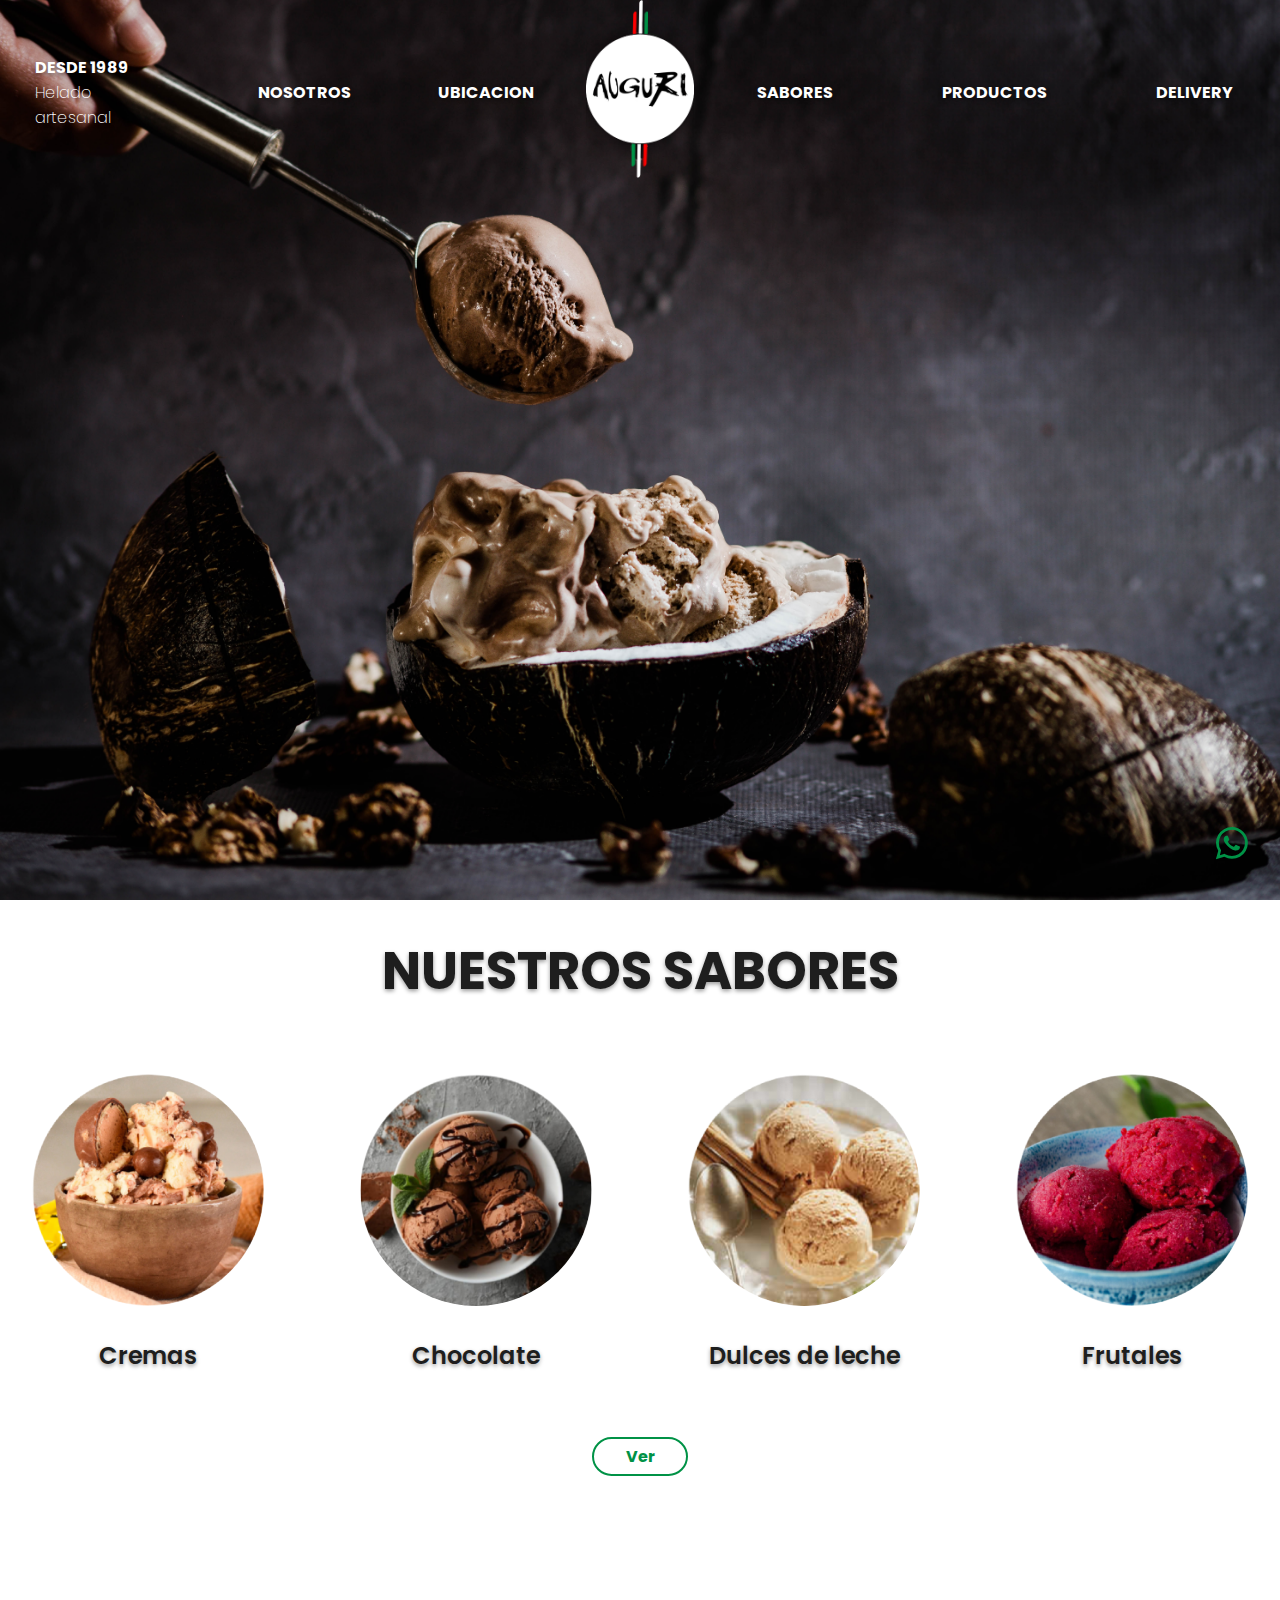
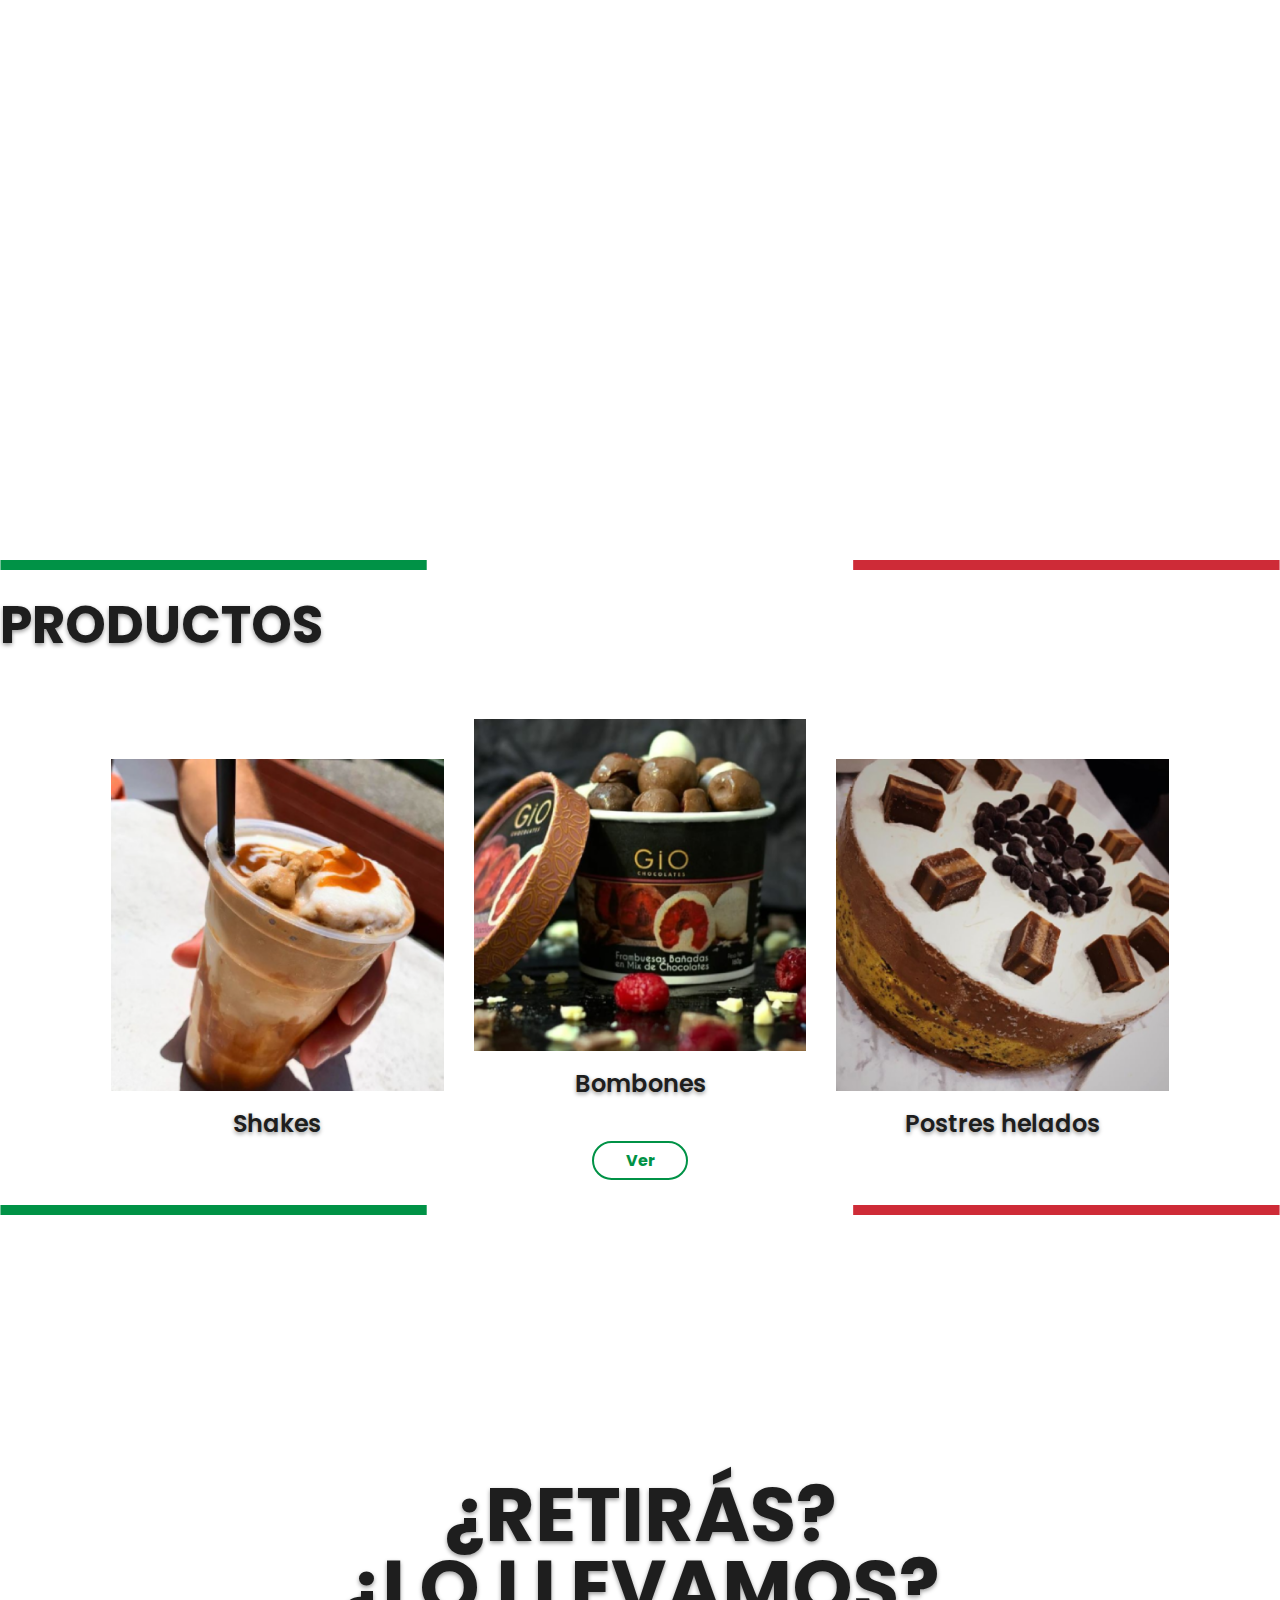
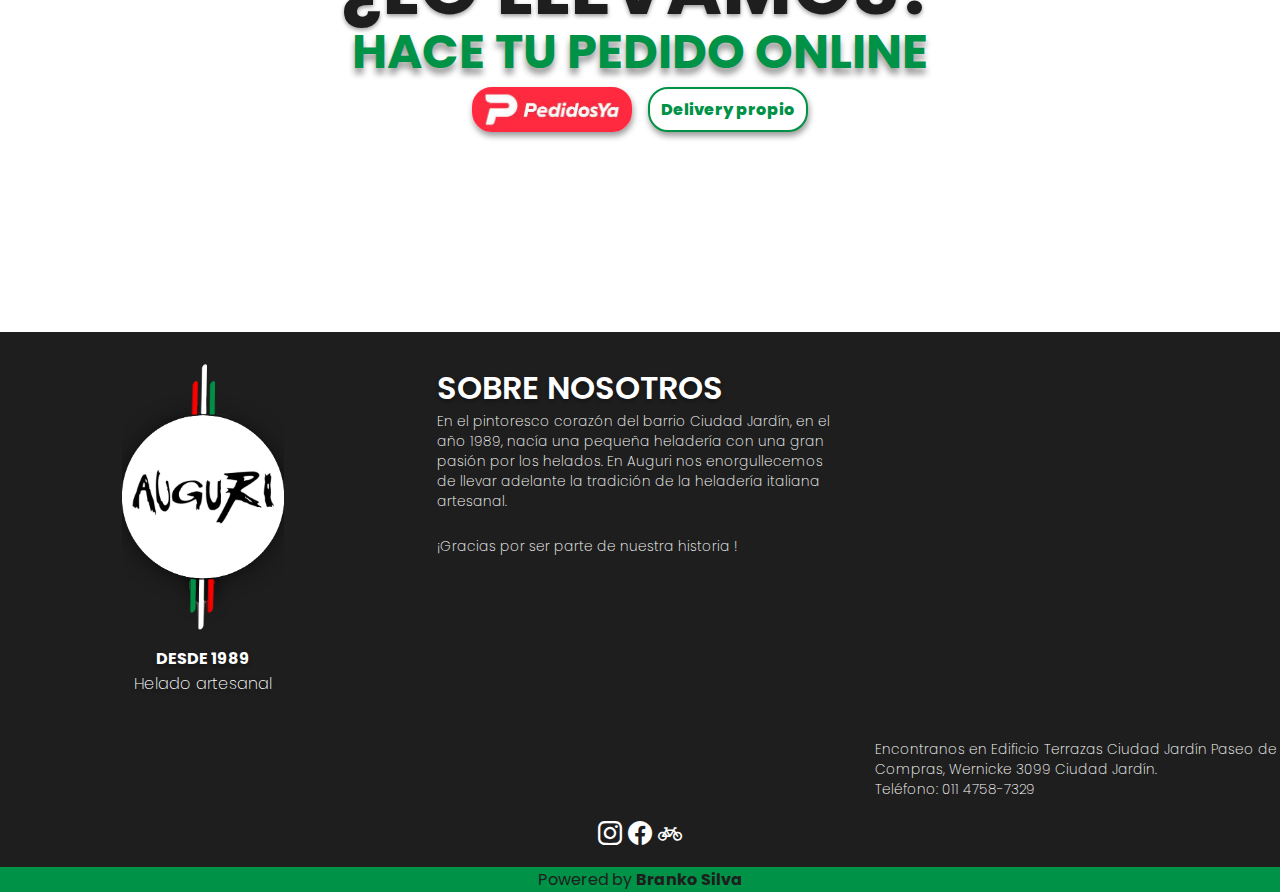
==== index.html @ 28c53253 "animaciones titulos delivery" ====
<!DOCTYPE html>
<html lang="en">
<head>
    <meta charset="UTF-8">
    <meta name="viewport" content="width=device-width, initial-scale=1.0">
    <title>Heladeria Auguri</title>
    <link href="https://cdn.jsdelivr.net/npm/bootstrap@5.3.1/dist/css/bootstrap.min.css" rel="stylesheet" integrity="sha384-4bw+/aepP/YC94hEpVNVgiZdgIC5+VKNBQNGCHeKRQN+PtmoHDEXuppvnDJzQIu9" crossorigin="anonymous">

    <link rel="shortcut icon" href="./img/logos/logo.png" type="image/x-icon">

    <link rel="stylesheet" href="./css/estilos.css">
    <link rel="stylesheet" href="https://cdn.jsdelivr.net/npm/bootstrap-icons@1.10.5/font/bootstrap-icons.css">
    <meta name="description" content="Heladería italiana artesanal desde 1989">
    <meta name="keywords" content="heladeria, helados, postres helados, shakes, bombones">


</head>

<body>
    <header class="header-index">
        <div class="container">
            <nav class="menu_pc">
                <ul class="menu_pc_ul">

                    <div class="menu_pc_links">
                        <div class="menu_pc_links--artesanal">
                            <li>DESDE 1989 
                                <span style="font-weight: 200;">Helado artesanal</span>
                            </li>
                        </div>
                        <li class="menu_pc_links_item">
                            <a href="./pages/nosotros.html" > NOSOTROS</a>
                        </li>
                        <li class="menu_pc_links_item">
                            <a href="#mapa"> UBICACION</a>
                        </li>
                    </div>

                    <div class="menu_pc_links--logo">
                        <li class="menu_pc_links_item active">
                            <a href="./index.html" > 
                                <img src="./img/logos/logo1.png" alt="logo auguri">
                            </a>
                        </li>
                    </div>

                    <div class="menu_pc_links">
                        <li class="menu_pc_links_item">
                            <a href="./pages/sabores.html" > SABORES</a>
                        </li>
                        <li class="menu_pc_links_item">
                            <a href="./pages/productos.html" > PRODUCTOS</a>
                        </li>
                        <li class="menu_pc_links_item">
                            <a href="./pages/delivery.html" > DELIVERY</a>
                        </li>
                    </div>

                </ul>
            </nav>
        </div>

        <div class="menu_mobile">
            <nav class="navbar navbar-expand-lg bg-body-tertiary">

                <div class="container mobile">

                    <a class="navbar-brand" href="./index.html" >
                        <img class="logo-mobile" src="./img/logos/logo1.png" alt="logo auguri">
                    </a>

                    <button class="navbar-toggler" type="button" data-bs-toggle="collapse" data-bs-target="#navbarNav" aria-controls="navbarNav" aria-expanded="false" aria-label="Toggle navigation">
                        <span class="navbar-toggler-icon"></span>
                    </button>

                    <div class="collapse navbar-collapse" id="navbarNav">

                        <ul class="navbar-nav">
                            <li class="nav-item">
                                <a class="nav-link active" aria-current="page" href="./index.html" >HOME</a>
                            </li>
                            <li class="nav-item">
                                <a class="nav-link" aria-current="page" href="./pages/nosotros.html" >NOSOTROS</a>
                            </li>
                            <li class="nav-item">
                                <a class="nav-link" href="#mapa">UBICACIÓN</a>
                            </li>
                            <li class="nav-item">
                                <a class="nav-link" href="./pages/sabores.html" >SABORES</a>
                            </li>
                            <li class="nav-item">
                                <a class="nav-link" href="./pages/productos.html" >PRODUCTOS</a>
                            </li>
                            <li class="nav-item">
                            <a class="nav-link" href="./pages/delivery.html" >DELIVERY</a>
                            </li>
                        </ul>

                    </div>

                </div>
                
            </nav>
        </div>
    </header>

    <main>
        <div class="container">
            <section class="index-section-1">

                    <h1 class="index-section-1_titulo"> NUESTROS SABORES</h1>

                    <div class="index-section-1_helados"> 

                        <a class="index-section-1_helados_sabores cremas" href="./pages/sabores.html"> 
                            <img class="index-section-1_helados_sabores_img" src="./img/Sabores/sabor-crema.png" alt="cremas">
                            <h3 class="index-section-1_helados_sabores_subtitulo">Cremas</h3>
                        </a>

                        <a class="index-section-1_helados_sabores chocolates" href="./pages/sabores.html">      
                            <img class="index-section-1_helados_sabores_img" src="./img/Sabores/sabor chocolate.png" alt="chocolate">
                            <h3 class="index-section-1_helados_sabores_subtitulo">Chocolate</h3>
                        </a>

                        <a class="index-section-1_helados_sabores dulces" href="./pages/sabores.html"> 
                            <img class="index-section-1_helados_sabores_img" src="./img/Sabores/sabor-dulce.png" alt="dulce-de-leche">
                            <h3 class="index-section-1_helados_sabores_subtitulo">Dulces de leche</h3>
                        </a>

                        <a class="index-section-1_helados_sabores frutales" href="./pages/sabores.html"> 
                            <img class="index-section-1_helados_sabores_img" src="./img/Sabores/sabor-frutal.png" alt="frutales">
                            <h3 class="index-section-1_helados_sabores_subtitulo">Frutales</h3>
                        </a>

                    </div>

                    <a class="index-section-1 boton-ver" href="./pages/sabores.html">Ver</a>

            </section>
        </div>

            <section class="index-section-1-mobile">

                <h1 class="index-section-1_titulo"> NUESTROS SABORES</h1>

                <div id="carouselExampleIndicators" class="carousel slide carousel-dark">

                    <div class="carousel-indicators">
                      <button type="button" data-bs-target="#carouselExampleIndicators" data-bs-slide-to="0" class="active" aria-current="true" aria-label="Slide 1"></button>
                      <button type="button" data-bs-target="#carouselExampleIndicators" data-bs-slide-to="1" aria-label="Slide 2"></button>
                      <button type="button" data-bs-target="#carouselExampleIndicators" data-bs-slide-to="2" aria-label="Slide 3"></button>
                      <button type="button" data-bs-target="#carouselExampleIndicators" data-bs-slide-to="3" aria-label="Slide 4"></button>
                    </div>

                    <div class="carousel-inner">
                      <div class="carousel-item active">
                        <img src="./img/Sabores/sabor-crema.png" class="d-block w-100" alt="cremas">
                      </div>
                      <div class="carousel-item">
                        <img src="./img/Sabores/sabor chocolate.png" class="d-block w-100" alt="chocolates">
                      </div>
                      <div class="carousel-item">
                        <img src="./img/Sabores/sabor-dulce.png" class="d-block w-100" alt="dulces">
                      </div>
                      <div class="carousel-item">
                        <img src="./img/Sabores/sabor-frutal.png" class="d-block w-100" alt="frutales">
                      </div>
                    </div>

                    <button class="carousel-control-prev" type="button" data-bs-target="#carouselExampleIndicators" data-bs-slide="prev">
                      <span class="carousel-control-prev-icon" aria-hidden="true"></span>
                      <span class="visually-hidden">Previous</span>
                    </button>

                    <button class="carousel-control-next" type="button" data-bs-target="#carouselExampleIndicators" data-bs-slide="next">
                      <span class="carousel-control-next-icon" aria-hidden="true"></span>
                      <span class="visually-hidden">Next</span>
                    </button>
                    
                </div>

                <a class="index-section-1-mobile boton-ver" href="./pages/sabores.html" >Ver</a>

            </section>


        <section class="index-section-2">
        </section>

        
        <section class="index-section-3">
            <img class="index-section-3_bandera-top" src="./img/bandera.png" alt="bandera-italia">

            <div class="container">

                <h1 class="index-section-3_titulo"> PRODUCTOS</h1>

                <div class="index-section-3_productos">

                    <div class="index-section-3_productos_item shakes">
                        <a href="./pages/productos.html">
                            <img class="index-section-3_productos_item_img" src="./img/postres/shakes.png" alt="milk-shakes">
                            <img class="index-section-3_productos_item_img_animacion" src="./img/postres/shakes.png" alt="milk-shakes"> 
                            <p class="index-section-3_productos_item_texto">Shakes</p>
                        </a>
                    </div>

                    <div class="index-section-3_productos_item">
                        <a href="./pages/productos.html">
                            <img   class="index-section-3_productos_item_img" src="./img/postres/bombones.png" alt="bombones">
                            <img   class="index-section-3_productos_item_img_animacion" src="./img/postres/bombones.png" alt="bombones"> 
                            <p class="index-section-3_productos_item_texto">Bombones</p> 
                        </a>
                    </div>

                    <div class="index-section-3_productos_item postres">
                        <a href="./pages/productos.html">
                            <img class="index-section-3_productos_item_img" src="./img/postres/postre-helado.png" alt="postres-helados"> 
                            <img class="index-section-3_productos_item_img_animacion" src="./img/postres/postre-helado.png" alt="postres-helados"> 
                            <p class="index-section-3_productos_item_texto">Postres helados</p>
                        </a>
                    </div>

                </div>

            </div>

            <div class="index-section-3_boton-productos">
                <a class="index-section-3 boton-ver" href="./pages/productos.html">Ver</a>
            </div>

            <img class="index-section-3_bandera-bottom" src="./img/bandera.png" alt="bandera-italia"> 
        </section>


        <section class="index-section-4">
            <div class="index-section-4_titular delivery_titular">

                <h1 class="delivery_titular_negro_retiras">

                        <div class="delivery_titular_negro_retiras_letras">
                            <div id="L" class="letter">¿</div>
                        </div>
                        <div class="delivery_titular_negro_retiras_letras">
                            <div id="I" class="letter">R</div>
                        </div>
                        <div class="delivery_titular_negro_retiras_letras">
                            <div id="G" class="letter">E</div>
                        </div>
                        <div class="delivery_titular_negro_retiras_letras">
                            <div id="H" class="letter">T</div>
                        </div>
                        <div class="delivery_titular_negro_retiras_letras">
                            <div id="T" class="letter">I</div>
                        </div>
                        <div class="delivery_titular_negro_retiras_letras">
                            <div id="N" class="letter">R</div>
                        </div>
                        <div class="delivery_titular_negro_retiras_letras">
                            <div id="E" class="letter">Á</div>
                        </div>
                        <div class="delivery_titular_negro_retiras_letras">
                            <div id="S" class="letter">S</div>
                        </div>
                        <div class="delivery_titular_negro_retiras_letras">
                            <div id="Stwo" class="letter">?</div>
                        </div>

                    </h1>

                    <h1 class="delivery_titular_negro_llevamos">

                        <div class="delivery_titular_negro_llevamos_letras">
                            <div id="L" class="letter">¿</div>
                        </div>
                        <div class="delivery_titular_negro_llevamos_letras">
                            <div id="I" class="letter">L</div>
                        </div>
                        <div class="delivery_titular_negro_llevamos_letras">
                            <div id="G" class="letter">O</div>
                        </div>
                        <div class="delivery_titular_negro_llevamos_letras">
                            <div id="H" class="letter"> &#160; </div>
                        </div>
                        <div class="delivery_titular_negro_llevamos_letras">
                            <div id="T" class="letter">L</div>
                        </div>
                        <div class="delivery_titular_negro_llevamos_letras">
                            <div id="N" class="letter">L</div>
                        </div>
                        <div class="delivery_titular_negro_llevamos_letras">
                            <div id="E" class="letter">E</div>
                        </div>
                        <div class="delivery_titular_negro_llevamos_letras">
                            <div id="S" class="letter">V</div>
                        </div>
                        <div class="delivery_titular_negro_llevamos_letras">
                            <div id="Stwo" class="letter">A</div>
                        </div>
                        <div class="delivery_titular_negro_llevamos_letras">
                            <div id="N" class="letter">M</div>
                        </div>
                        <div class="delivery_titular_negro_llevamos_letras">
                            <div id="E" class="letter">O</div>
                        </div>
                        <div class="delivery_titular_negro_llevamos_letras">
                            <div id="S" class="letter">S</div>
                        </div>
                        <div class="delivery_titular_negro_llevamos_letras">
                            <div id="Stwo" class="letter">?</div>
                        </div>

                    </h1>

                    <h2 class="delivery_titular_verde">

                        <div class="delivery_titular_verde_letras">
                            <div id="L" class="letter">H</div>
                        </div>
                        <div class="delivery_titular_verde_letras">
                            <div id="I" class="letter">A</div>
                        </div>
                        <div class="delivery_titular_verde_letras">
                            <div id="G" class="letter">C</div>
                        </div>
                        <div class="delivery_titular_verde_letras">
                            <div id="H" class="letter">E</div>
                        </div>
                        <div class="delivery_titular_verde_letras">
                            <div id="T" class="letter"> &#160; </div>
                        </div>
                        <div class="delivery_titular_verde_letras">
                            <div id="N" class="letter">T</div>
                        </div>
                        <div class="delivery_titular_verde_letras">
                            <div id="E" class="letter">U</div>
                        </div>
                        <div class="delivery_titular_verde_letras">
                            <div id="S" class="letter"> &#160; </div>
                        </div>
                        <div class="delivery_titular_verde_letras">
                            <div id="Stwo" class="letter">P</div>
                        </div>
                        <div class="delivery_titular_verde_letras">
                            <div id="N" class="letter">E</div>
                        </div>
                        <div class="delivery_titular_verde_letras">
                            <div id="E" class="letter">D</div>
                        </div>
                        <div class="delivery_titular_verde_letras">
                            <div id="S" class="letter">I</div>
                        </div>
                        <div class="delivery_titular_verde_letras">
                            <div id="Stwo" class="letter">D</div>
                        </div>
                        <div class="delivery_titular_verde_letras">
                            <div id="E" class="letter">O</div>
                        </div>
                        <div class="delivery_titular_verde_letras">
                            <div id="S" class="letter"> &#160; </div>
                        </div>
                        <div class="delivery_titular_verde_letras">
                            <div id="Stwo" class="letter">O</div>
                        </div>
                        <div class="delivery_titular_verde_letras">
                            <div id="N" class="letter">N</div>
                        </div>
                        <div class="delivery_titular_verde_letras">
                            <div id="E" class="letter">L</div>
                        </div>
                        <div class="delivery_titular_verde_letras">
                            <div id="S" class="letter">I</div>
                        </div>
                        <div class="delivery_titular_verde_letras">
                            <div id="Stwo" class="letter">N</div>
                        </div>
                        <div class="delivery_titular_verde_letras">
                            <div id="Stwo" class="letter">E</div>
                        </div>

                    </h2>
            </div>

            <div class="botones-delivery">
                <a class="botones-delivery_peya" href="https://www.pedidosya.com.ar/restaurantes/3-de-febrero/auguri-helados-menu?origin=shop_list" target="_blank">
                </a>
                <a class="botones-delivery_propio" href="https://wa.me/1165233257" target="_blank">Delivery propio</a>
            </div>
        </section>
    </main>


    <footer id="mapa">
        <div class="container">
            <div class="footer_columnas">

                <div class="footer_columnas_1">
                    <img class="footer_columnas_1_img" src="./img/logos/logo1.png" alt="logo auguri">
                    <div class="footer_columnas_1_texto_negrita">DESDE 1989</div>
                    <div class="footer_columnas_1_texto">Helado artesanal</div> 
                </div>
        
                <div class="footer_columnas_2">
                    <h3 class="footer_columnas_2_titulo">SOBRE NOSOTROS</h3>
                    <P class="footer_columnas_parrafo">En el pintoresco corazón del barrio Ciudad Jardín, en el año 1989, nacía una pequeña heladería con una gran pasión por los helados. En Auguri nos enorgullecemos de llevar adelante la tradición de la heladería italiana artesanal.</P><br>
                    <P class="footer_columnas_parrafo">¡Gracias por ser parte de nuestra historia !</P>

                </div>
        
                <div class="footer_columnas_3">
                    <iframe src="https://www.google.com/maps/embed?pb=!1m18!1m12!1m3!1d3284.0805184510937!2d-58.59388773851657!3d-34.602125397624754!2m3!1f0!2f0!3f0!3m2!1i1024!2i768!4f13.1!3m3!1m2!1s0x95bcb853c3e37c93%3A0xaed37e59022c8b3d!2sAuguri%20Helados!5e0!3m2!1ses-419!2sar!4v1690230410272!5m2!1ses-419!2sar" width="600" height="450" style="border:0;" allowfullscreen="" loading="lazy" referrerpolicy="no-referrer-when-downgrade"></iframe>
                    <p class="footer_columnas_parrafo direccion">Encontranos en Edificio Terrazas Ciudad Jardín Paseo de Compras, Wernicke 3099 Ciudad Jardín.<br>Teléfono: 011 4758-7329</p>
                </div>

            </div>

            <div class="botones_redes">
                <a class="botones_redes_boton" href="https://www.instagram.com/augurihelados/" target="_blank">
                    <i class="bi bi-instagram"></i>
                </a>

                <a class="botones_redes_boton" href="https://www.facebook.com/augurihelados/" target="_blank">
                    <i class="bi bi-facebook"></i>
                </a>

                <a class="botones_redes_boton" href="https://www.pedidosya.com.ar/restaurantes/3-de-febrero/auguri-helados-menu?origin=shop_list" target="_blank">
                    <i class="bi bi-bicycle"></i>
                </a>
            </div>
        </div>

        <div class="powered">
            <p class="powered_texto">Powered by <span style="font-weight: 700;"> Branko Silva</span>
            </p>
        </div>

    </footer>

        <a href="https://wa.me/1165233257" target="_blank">
            <i class="bi bi-whatsapp"></i>
        </a>


    <script src="https://cdn.jsdelivr.net/npm/bootstrap@5.3.1/dist/js/bootstrap.bundle.min.js" integrity="sha384-HwwvtgBNo3bZJJLYd8oVXjrBZt8cqVSpeBNS5n7C8IVInixGAoxmnlMuBnhbgrkm" crossorigin="anonymous"></script>   
</body>
</html>
---- css/estilos.css ----
@charset "UTF-8";
@import url("https://fonts.googleapis.com/css2?family=Open+Sans:wght@400;800&family=Poppins:wght@100;200;300;400;500;600;700;800;900&display=swap");
/* mixin indice */
img {
  max-width: 100%;
}

:root {
  font-size: 16px;
}

h1 {
  color: #1E1E1E;
  font-weight: 700;
  font-size: 3.25rem;
  text-shadow: 0px 2px 4px rgba(0, 0, 0, 0.4);
  line-height: unset;
}

h2 {
  color: #009246;
  font-size: 3rem;
  text-shadow: 0px 6px 6px rgba(0, 0, 0, 0.4);
  line-height: unset;
}

h3 {
  font-weight: 600;
  font-size: 2rem;
  text-shadow: 0px 2px 4px rgba(0, 0, 0, 0.4);
  line-height: unset;
  margin-bottom: 0 !important;
}

p {
  font-weight: 400;
  font-size: 1rem;
  color: #1E1E1E;
  margin-bottom: 0 !important;
}

.footer_columnas_parrafo {
  font-weight: 200;
  font-size: 0.85rem;
  color: #ffffff;
}

/* BOTON VER */
.boton-ver {
  text-decoration: none;
  color: #009246;
  background-color: #ffffff;
  border: 2px solid #009246;
  padding: 0.3rem;
  border-radius: 20px;
  width: 6rem;
  font-weight: 700;
  text-align: center;
  transition: 0.6s;
}
.boton-ver:hover {
  background-color: #009246;
  color: #ffffff;
}

/* BOTONES DELIVERY */
.botones-delivery {
  display: flex;
  justify-content: center;
  flex-direction: row;
  gap: 1rem;
  flex-wrap: wrap;
}
.botones-delivery a {
  transition: 0.5s;
}
.botones-delivery a:hover {
  scale: 1.05;
}
.botones-delivery_peya {
  background-image: url(../img/redes/pedidosya.jpg);
  background-size: cover;
  background-position: center;
  border: 2px solid #ff2a40;
  border-radius: 20px;
  min-width: 10rem;
  min-height: 2.5rem;
  box-shadow: 1px 4px 6px rgba(0, 0, 0, 0.4);
}
.botones-delivery_propio {
  text-decoration: none;
  color: #009246;
  text-align: center;
  background-color: #ffffff;
  border: 2px solid #009246;
  padding: 0.5rem;
  border-radius: 20px;
  width: 10rem;
  font-weight: 800;
  box-shadow: 1px 4px 6px rgba(0, 0, 0, 0.4);
}

/* BOTON WPP */
.bi.bi-whatsapp {
  position: fixed;
  right: 2rem;
  bottom: 2rem;
  transition: 0.2s;
  color: #009246;
  font-size: 2rem;
}
.bi.bi-whatsapp:hover {
  scale: 1.1;
}

* {
  margin: 0;
  padding: 0;
  box-sizing: border-box;
  font-family: "Poppins", sans-serif;
}

*::-moz-selection {
  background-color: #009246;
  color: #ffffff;
}

*::selection {
  background-color: #009246;
  color: #ffffff;
}

/* CONFIGURACION HEADER GENERAL PC----------------------*/
header {
  background-image: url("../img/PORTADAS/portada-header-index.jpg");
  min-height: 100vh;
  background-size: cover;
  background-position: bottom;
  background-attachment: fixed;
}
header .titulo-header {
  color: #ffffff;
  position: absolute;
  margin: 0 3rem;
  top: 75%;
}
header nav > ul {
  display: flex;
  color: #ffffff;
  align-items: center;
  list-style-type: none;
  margin-bottom: 0 !important;
  padding-left: 0 !important;
}
header nav > ul .menu_pc_links {
  display: flex;
  justify-content: space-around;
  width: 100%;
  align-items: center;
  gap: 1rem;
  flex-wrap: wrap;
  row-gap: 1rem;
}
header nav > ul .menu_pc_links_item a {
  color: #ffffff;
  text-decoration: none;
  font-weight: 700;
  text-shadow: 0px 2px 4px rgba(0, 0, 0, 0.4);
}
header nav > ul .menu_pc_links_item a:hover {
  text-decoration: underline;
}
header nav > ul .menu_pc_links_item.active {
  text-decoration: underline;
}
header nav > ul .menu_pc_links_item:hover {
  scale: 1.1;
  transition: 0.3s;
}
header nav > ul .menu_pc_links--artesanal {
  text-align: left;
  font-weight: 700;
  max-width: 0rem;
  min-width: 8.5rem;
  text-shadow: 0px 2px 4px rgba(0, 0, 0, 0.4);
}
header nav > ul .menu_pc_links--logo {
  display: flex;
  padding-inline: 1rem;
  flex-wrap: wrap;
  row-gap: 1rem;
  transition: 4s;
}
header nav > ul .menu_pc_links--logo:hover {
  scale: 1.01;
  transform: rotatey(360deg);
}
header .menu_mobile {
  display: none;
}
header .menu_mobile .bg-body-tertiary {
  --bs-bg-opacity: 0.1;
}
header .menu_mobile .navbar {
  --bs-navbar-toggler-padding-y: 0.25rem;
  --bs-navbar-toggler-padding-x: 0.40rem;
  --bs-navbar-toggler-font-size: none;
}
header .menu_mobile .navbar .container.mobile {
  padding-right: calc(var(--bs-gutter-x) * 0.5);
  padding-left: calc(var(--bs-gutter-x) * 0.5);
}
header .menu_mobile .navbar .container.mobile a .logo-mobile {
  max-width: 30%;
}
header .menu_mobile .navbar .container.mobile .navbar-toggler {
  background-color: #ffffff;
  color: #009246;
}
header .menu_mobile .navbar .container.mobile .navbar-collapse .navbar-nav {
  --bs-nav-link-hover-color: rgb(239 4 4);
  align-items: flex-end;
}
header .menu_mobile .navbar .container.mobile .navbar-collapse .navbar-nav .nav-link.active, header .menu_mobile .navbar .container.mobile .navbar-collapse .navbar-nav .nav-link.show {
  color: rgb(0, 146, 87);
}
header .nav-link {
  color: #ffffff;
  font-weight: 600;
  font-family: "Poppins", sans-serif;
}

/*INDEX MAIN SECTION 1  -------------------------------------------*/
.index-section-1 {
  display: flex;
  flex-direction: column;
  align-items: center;
  gap: 2rem;
  margin-block: 2rem;
}
.index-section-1_titulo {
  display: flex;
  flex-wrap: wrap;
  text-align: center;
  margin-bottom: 0 !important;
  padding-inline: 3rem;
}
.index-section-1_helados {
  justify-content: center;
  align-items: center;
  width: 100%;
  gap: 2rem;
  display: grid;
  grid-template-columns: repeat(4, 1fr);
  grid-template-rows: 1fr;
  grid-template-areas: "cremas chocolates dulces frutales";
}
.index-section-1_helados.cremas {
  grid-area: cremas;
}
.index-section-1_helados.chocolates {
  grid-area: chocolates;
}
.index-section-1_helados.dulces {
  grid-area: dulces;
}
.index-section-1_helados.frutales {
  grid-area: frutales;
}
.index-section-1_helados a {
  transition: 0.5s;
}
.index-section-1_helados a:hover {
  scale: 1.05;
}
.index-section-1_helados a:hover h3 {
  transition: 0.6s;
  color: #009246;
}
.index-section-1_helados_sabores {
  display: flex;
  flex-direction: column;
  align-items: center;
  justify-content: center;
  text-decoration: none;
}
.index-section-1_helados_sabores_subtitulo {
  font-size: 1.5rem;
  color: #1E1E1E;
  text-shadow: 0px 2px 4px rgba(0, 0, 0, 0.4);
}
.index-section-1_helados_sabores_img {
  --color: #009246; /* the color of the border */
  --border: 8px; /* the thickness of the border */
  --offset: 20px; /* control the movement of the border */
  --gap: 4px; /* the gap on hover */
  border-radius: 50%;
  cursor: pointer;
  padding: calc(var(--border) + var(--gap));
  border: var(--offset) solid rgba(0, 0, 0, 0);
  --_m: radial-gradient(50% 50%, #000 calc(100% - var(--offset)),#0000 calc(100% - var(--border)));
  -webkit-mask: var(--_m);
  mask: var(--_m);
  --_g: #0000 calc(99% - var(--border)), var(--color) calc(100% - var(--border)) 99%,#0000;
  --_s: var(--offset);
  --_r: 100% 100% at;
  background: radial-gradient(var(--_r) 0 0, var(--_g)) calc(100% + var(--_s)) calc(100% + var(--_s)), radial-gradient(var(--_r) 100% 0, var(--_g)) calc(0% - var(--_s)) calc(100% + var(--_s)), radial-gradient(var(--_r) 0 100%, var(--_g)) calc(100% + var(--_s)) calc(0% - var(--_s)), radial-gradient(var(--_r) 100% 100%, var(--_g)) calc(0% - var(--_s)) calc(0% - var(--_s));
  background-size: 50% 50%;
  background-repeat: no-repeat;
  transition: 0.4s;
}
.index-section-1_helados_sabores_img:hover {
  --_s: 0px ;
}

.index-section-1-mobile {
  display: none;
  gap: 2rem;
}

.w-100 {
  width: unset !important;
}

.carousel-control-next {
  right: -50px;
}

.carousel-control-prev {
  left: -50px;
}

.carousel-indicators {
  bottom: -42px;
}

/*INDEX MAIN SECTION 2  -------------------------------------------*/
.index-section-2 {
  background-image: url(../img/PORTADAS/portada-sect-2.png);
  min-height: 70vh;
  background-size: cover;
  background-position: center;
  background-attachment: fixed;
}

/*INDEX MAIN SECTION 3  -------------------------------------------*/
.index-section-3 {
  display: flex;
  flex-direction: column;
  justify-content: center;
  position: relative;
  align-items: center;
}
.index-section-3_bandera-top {
  position: absolute;
  bottom: 100%;
  max-height: 1.5%;
  width: 100%;
}
.index-section-3_bandera-bottom {
  position: absolute;
  top: 99%;
  max-height: 1.5%;
  width: 100%;
}
.index-section-3_titulo {
  padding-top: 1rem;
  align-self: flex-start;
  margin-bottom: 0 !important;
}
.index-section-3_productos {
  display: flex;
  flex-direction: row;
  align-items: center;
  justify-content: center;
  width: 100%;
  padding-inline: 6rem;
}
.index-section-3_productos_item {
  display: flex;
  flex-direction: column;
  align-items: center;
  justify-content: center;
}
.index-section-3_productos_item_img {
  border-radius: 20px;
  display: none;
}
.index-section-3_productos_item_img_animacion {
  border-radius: 10px;
  --c: #009246; /* the border color */
  --b: 10px; /* the border thickness*/
  --g: 5px; /* the gap on hover */
  padding: calc(var(--g) + var(--b));
  --_g: #0000 25%,var(--c) 0;
  background: conic-gradient(from 180deg at top var(--b) right var(--b), var(--_g)) var(--_i, 200%) 0/200% var(--_i, var(--b)) no-repeat, conic-gradient(at bottom var(--b) left var(--b), var(--_g)) 0 var(--_i, 200%)/var(--_i, var(--b)) 200% no-repeat;
  transition: 0.3s, background-position 0.3s 0.3s;
  cursor: pointer;
}
.index-section-3_productos_item_img_animacion:hover {
  --_i: 100%;
  transition: 0.3s, background-size 0.3s 0.3s;
}
.index-section-3_productos_item_texto {
  font-weight: 600;
  text-shadow: 0px 2px 4px rgba(0, 0, 0, 0.4);
  font-size: 1.5rem;
}
.index-section-3_productos_item a {
  text-decoration: none;
  transition: 0.5s;
  display: flex;
  flex-direction: column;
  justify-content: center;
  align-items: center;
}
.index-section-3_productos_item a:hover {
  scale: 1.05;
}
.index-section-3_productos_item a:hover p {
  transition: 0.6s;
  color: #009246;
}
.index-section-3_productos_item.shakes, .index-section-3_productos_item.postres {
  margin-top: 5rem;
}
.index-section-3_boton-productos {
  display: flex;
  justify-content: center;
  padding-bottom: 2rem;
}

/*INDEX MAIN SECTION 4  -------------------------------------------*/
.index-section-4 {
  background-image: url(../img/delivery/auguri-delivery-index.png);
  min-height: 80vh;
  background-size: cover;
  background-position: bottom;
  background-attachment: fixed;
  display: flex;
  justify-content: center;
  align-items: center;
  flex-direction: column;
  padding: 2rem 3rem;
}

.delivery_titular {
  display: flex;
  flex-direction: column;
  justify-content: center;
  align-items: center;
  margin-bottom: 1rem;
}
.delivery_titular_negro_retiras {
  margin-bottom: -7%;
  display: flex;
  -webkit-user-select: none;
     -moz-user-select: none;
          user-select: none;
}
.delivery_titular_negro_retiras_letras .letter {
  transition: ease-out 1s;
  transform: translateY(40%);
}
.delivery_titular_negro_retiras_letras:hover .letter {
  transform: translateY(-200%);
}
.delivery_titular_negro_llevamos {
  margin-bottom: -2%;
  display: flex;
  -webkit-user-select: none;
     -moz-user-select: none;
          user-select: none;
}
.delivery_titular_negro_llevamos_letras .letter {
  transition: ease-out 1s;
  transform: translateY(40%);
}
.delivery_titular_negro_llevamos_letras:hover .letter {
  transform: translateY(-200%);
}
.delivery_titular_negro_retiras, .delivery_titular_negro_llevamos {
  font-size: 4.75rem;
  text-align: center;
}
.delivery_titular_verde {
  text-align: center;
  font-weight: 700;
  margin-top: unset;
  margin-bottom: 2%;
  display: flex;
  -webkit-user-select: none;
     -moz-user-select: none;
          user-select: none;
}
.delivery_titular_verde_letras .letter {
  transition: ease-out 1s;
  transform: translateY(40%);
}
.delivery_titular_verde_letras:hover .letter {
  transform: translateY(-200%);
}

/*NOSOTROS-HEADER----------------------------------------*/
.header-nosotros {
  background-image: url("../img/PORTADAS/portada-nosotros.jpg");
  min-height: 100vh;
  position: relative;
  background-size: cover;
  background-position: bottom;
  background-attachment: fixed;
}

.nosotros_section_1 {
  display: flex;
  flex-direction: row;
  justify-content: center;
  align-items: center;
  margin-block: 3rem;
}
.nosotros_section_1_historia, .nosotros_section_1_img {
  width: 50%;
}
.nosotros_section_1_img {
  display: flex;
  justify-content: center;
}
.nosotros_section_1_img_img {
  border-radius: 30px;
  width: 80%;
}
.nosotros_section_1_historia_titulo {
  line-height: 3rem;
  margin-bottom: 0 !important;
  font-weight: 700;
}
.nosotros_section_1_historia_parrafo {
  margin-block: 2rem;
  margin-right: 3rem;
}

/*SABORES-HEADER-----------------------------------------*/
.header-sabores {
  background-image: url("../img/PORTADAS/portada-sabores.jpg");
  min-height: 60vh;
  position: relative;
  background-size: cover;
  background-position: bottom;
  background-attachment: fixed;
}

/*SABORES-MAIN SECTION 1-----------------------------------------*/
.sabores-section-1 {
  padding-top: 0.3rem;
  display: flex;
  justify-content: flex-end;
  align-items: flex-start;
  position: sticky;
  top: 0;
  background-color: rgba(255, 255, 255, 0.45) !important;
  z-index: 3;
}
.sabores-section-1_indice {
  width: 58%;
  display: flex;
  justify-content: flex-end;
  align-items: flex-start;
  -moz-column-gap: 1rem;
       column-gap: 1rem;
}
.sabores-section-1_indice_item {
  text-decoration: none;
  display: flex;
  justify-content: flex-start;
  align-items: center;
  flex-direction: column;
  transition: 0.3s;
}
.sabores-section-1_indice_item_img {
  border-radius: 20px;
  width: 100%;
}
.sabores-section-1_indice_item_texto {
  text-align: center;
  font-weight: 600;
  text-decoration: none;
  font-size: 0.9rem;
}
.sabores-section-1_indice_item:hover {
  scale: 1.05;
}
.sabores-section-1_indice_item:hover p {
  color: #009246;
}

/*SABORES MAIN SECTION 2  -------------------------------------------*/
.sabores-section-2_sabores_item_img:hover {
  transform: scale(1.05);
}
.sabores-section-2_sabores.frutales {
  margin-bottom: 3rem;
}

/*PRODUCTOS-HEADER---------------------------------------*/
.header-productos {
  background-image: url("../img/PORTADAS/portada-productos.jpg");
  min-height: 60vh;
  position: relative;
  background-size: cover;
  background-position: bottom;
  background-attachment: fixed;
}

/*PRODUCTOS MAIN SECTION 1  -------------------------------------------*/
.productos-section-1 {
  padding-top: 0.3rem;
  display: flex;
  justify-content: flex-end;
  align-items: flex-start;
  position: sticky;
  top: 0;
  background-color: rgba(255, 255, 255, 0.45) !important;
  z-index: 3;
}
.productos-section-1_indice {
  width: 45%;
  display: flex;
  justify-content: flex-end;
  align-items: flex-start;
  -moz-column-gap: 0.5rem;
       column-gap: 0.5rem;
}
.productos-section-1_indice_item {
  text-decoration: none;
  display: flex;
  justify-content: flex-start;
  align-items: center;
  flex-direction: column;
  transition: 0.3s;
}
.productos-section-1_indice_item_img {
  border-radius: 20px;
  width: 100%;
}
.productos-section-1_indice_item_texto {
  text-align: center;
  font-weight: 600;
  text-decoration: none;
  font-size: 0.9rem;
}
.productos-section-1_indice_item:hover {
  scale: 1.05;
}
.productos-section-1_indice_item:hover p {
  color: #009246;
}

/*PRODUCTOS MAIN SECTION 2  -------------------------------------------*/
.productos-section-2_titulo, .sabores-section-2_titulo {
  padding-bottom: 4rem;
  padding-top: 2.5rem;
}
.productos-section-2_productos, .sabores-section-2_sabores {
  display: flex;
  justify-content: flex-start;
  align-items: start;
  flex-wrap: wrap;
  gap: 2rem;
  margin-bottom: 1rem;
}
.productos-section-2_productos_item, .sabores-section-2_sabores_item {
  display: flex;
  flex-direction: column;
  max-width: 14rem;
}
.productos-section-2_productos_item_img, .sabores-section-2_sabores_item_img {
  border-radius: 30px;
  margin-bottom: 1.2rem;
  transition: 0.3s;
}
.productos-section-2_productos_item_img:hover, .sabores-section-2_sabores_item_img:hover {
  transform: scale(1.05);
}
.productos-section-2_productos_item_titulo, .sabores-section-2_sabores_item_titulo {
  font-size: 1.4rem;
  text-shadow: none;
  font-weight: 700;
  text-align: center;
}
.productos-section-2_productos_item_subtitulo, .sabores-section-2_sabores_item_subtitulo {
  text-align: center;
  margin-top: -0.3rem;
  font-size: 0.9rem;
}
.productos-section-2_productos.postres, .postres.sabores-section-2_sabores {
  margin-bottom: 3rem;
}

.header-delivery {
  background-image: url("../img/PORTADAS/portada-delivery.jpg");
  min-height: 100vh;
  position: relative;
  background-size: cover;
  background-position: center;
  background-attachment: fixed;
}

/*DELIVERY MAIN SECTION 1  -------------------------------------------*/
.delivery-section-1 {
  padding-block: 2rem;
  min-height: 85vh;
  display: flex;
  justify-content: center;
  align-items: center;
  flex-direction: column;
}

.delivery-imagenes {
  --g: 8px; /* the gap */
  --s: 400px; /* the size */
  display: grid;
  border-radius: 50%;
  padding-block: 2rem;
}

.delivery-imagenes > img {
  grid-area: 1/1;
  width: 400px;
  aspect-ratio: 1;
  -o-object-fit: cover;
     object-fit: cover;
  border-radius: 50%;
  transform: translate(var(--_x, 0), var(--_y, 0));
  cursor: pointer;
  z-index: 0;
  transition: 0.3s, z-index 0s 0.3s;
}

.delivery-imagenes img:hover {
  --_i: 1;
  z-index: 1;
  transition: transform 0.2s, z-index 0s, -webkit-clip-path 0.3s 0.2s;
  transition: transform 0.2s, clip-path 0.3s 0.2s, z-index 0s;
  transition: transform 0.2s, clip-path 0.3s 0.2s, z-index 0s, -webkit-clip-path 0.3s 0.2s;
}

.delivery-imagenes:hover img {
  transform: translate(0, 0);
}

.delivery-imagenes > img:nth-child(1) {
  -webkit-clip-path: polygon(50% 50%, calc(50% * var(--_i, 0)) calc(120% * var(--_i, 0)), 0 calc(100% * var(--_i, 0)), 0 0, 100% 0, 100% calc(100% * var(--_i, 0)), calc(100% - 50% * var(--_i, 0)) calc(120% * var(--_i, 0)));
          clip-path: polygon(50% 50%, calc(50% * var(--_i, 0)) calc(120% * var(--_i, 0)), 0 calc(100% * var(--_i, 0)), 0 0, 100% 0, 100% calc(100% * var(--_i, 0)), calc(100% - 50% * var(--_i, 0)) calc(120% * var(--_i, 0)));
  --_y: calc(-1*var(--g)) ;
}

.delivery-imagenes > img:nth-child(2) {
  -webkit-clip-path: polygon(50% 50%, calc(100% - 120% * var(--_i, 0)) calc(50% * var(--_i, 0)), calc(100% - 100% * var(--_i, 0)) 0, 100% 0, 100% 100%, calc(100% - 100% * var(--_i, 0)) 100%, calc(100% - 120% * var(--_i, 0)) calc(100% - 50% * var(--_i, 0)));
          clip-path: polygon(50% 50%, calc(100% - 120% * var(--_i, 0)) calc(50% * var(--_i, 0)), calc(100% - 100% * var(--_i, 0)) 0, 100% 0, 100% 100%, calc(100% - 100% * var(--_i, 0)) 100%, calc(100% - 120% * var(--_i, 0)) calc(100% - 50% * var(--_i, 0)));
  --_x: var(--g) ;
}

.delivery-imagenes > img:nth-child(3) {
  -webkit-clip-path: polygon(50% 50%, calc(100% - 50% * var(--_i, 0)) calc(100% - 120% * var(--_i, 0)), 100% calc(100% - 120% * var(--_i, 0)), 100% 100%, 0 100%, 0 calc(100% - 100% * var(--_i, 0)), calc(50% * var(--_i, 0)) calc(100% - 120% * var(--_i, 0)));
          clip-path: polygon(50% 50%, calc(100% - 50% * var(--_i, 0)) calc(100% - 120% * var(--_i, 0)), 100% calc(100% - 120% * var(--_i, 0)), 100% 100%, 0 100%, 0 calc(100% - 100% * var(--_i, 0)), calc(50% * var(--_i, 0)) calc(100% - 120% * var(--_i, 0)));
  --_y: var(--g) ;
}

.delivery-imagenes > img:nth-child(4) {
  -webkit-clip-path: polygon(50% 50%, calc(120% * var(--_i, 0)) calc(50% * var(--_i, 0)), calc(100% * var(--_i, 0)) 0, 0 0, 0 100%, calc(100% * var(--_i, 0)) 100%, calc(120% * var(--_i, 0)) calc(100% - 50% * var(--_i, 0)));
          clip-path: polygon(50% 50%, calc(120% * var(--_i, 0)) calc(50% * var(--_i, 0)), calc(100% * var(--_i, 0)) 0, 0 0, 0 100%, calc(100% * var(--_i, 0)) 100%, calc(120% * var(--_i, 0)) calc(100% - 50% * var(--_i, 0)));
  --_x: calc(-1*var(--g)) ;
}

/* CONFIGURACION FOOOTER GENERAL---------------------------*/
footer {
  background-color: #1E1E1E;
  position: relative;
  color: #ffffff;
  padding-top: 2rem;
}
footer .footer_columnas > * {
  flex: 1;
}
footer .footer_columnas {
  display: flex;
  justify-content: center;
  align-items: flex-start;
  gap: 2rem;
  flex-wrap: wrap;
}
footer .footer_columnas_1 {
  display: flex;
  flex-direction: column;
  justify-content: center;
  align-items: center;
}
footer .footer_columnas_1_texto {
  font-weight: 200;
  text-shadow: 0px 2px 4px rgba(0, 0, 0, 0.4);
  text-align: center;
}
footer .footer_columnas_1_img {
  width: 40%;
  margin-bottom: 1rem;
  transition: 4s;
}
footer .footer_columnas_1_img:hover {
  scale: 1.01;
  transform: rotatey(360deg);
}
footer .footer_columnas_1_texto_negrita {
  font-weight: 700;
  text-shadow: 0px 2px 4px rgba(0, 0, 0, 0.4);
  text-align: center;
}
footer .footer_columnas_2 {
  display: flex;
  flex-direction: column;
}
footer .footer_columnas_2 .footer_columnas_2_titulo {
  margin-bottom: 0.5rem;
}
footer .footer_columnas_3 {
  display: flex;
  flex-direction: column;
  align-items: center;
  gap: 1rem;
}
footer .footer_columnas_3 iframe {
  width: 100%;
  max-height: 40vh;
  border-radius: 20px;
}
footer .footer_columnas_3_parrafo.direccion {
  padding-inline: 2.2rem;
  text-align: center;
}
footer .botones_redes {
  display: flex;
  flex-direction: row;
  align-items: center;
  justify-content: center;
  margin-top: 1rem;
  font-size: 1.5rem;
}
footer .botones_redes a:hover {
  scale: 1.1;
  transition: 0.2s;
}
footer .botones_redes_boton {
  margin-inline: 0.2rem;
  margin-bottom: 1rem;
}
footer .botones_redes_boton .bi.bi-facebook,
footer .botones_redes_boton .bi.bi-instagram,
footer .botones_redes_boton .bi.bi-bicycle {
  color: #ffffff;
}
footer .powered {
  background-color: #009246;
  width: 100%;
  text-align: center;
  color: #ffffff;
}
footer .powered_texto {
  margin-bottom: 0rem;
}

/*media queries */
/*MEDIA QUERIES MAX-WIDTH 1200*/
@media screen and (max-width: 1200px) {
  /*PRODUCTOS INDICE*/
  .productos-section-1_indice {
    width: 53%;
  }
  /*SABORES INDICE*/
  .sabores-section-1_indice {
    width: 68%;
  }
}
/* MEDIA QUERIES MAX-WIDTH 992*/
@media screen and (max-width: 992px) {
  /* INDEX NAV MOBILE y PC */
  .menu_mobile {
    display: block !important;
  }
  .menu_pc {
    display: none;
  }
  /*HEADER */
  .titulo-header {
    margin: 0 0rem;
  }
  /* INDEX SECTION 1 */
  .index-section-1_titulo {
    font-size: 2.5rem;
  }
  .index-section-1_helados {
    grid-template-columns: repeat(2, 1fr);
    grid-template-rows: 1fr 1fr;
    grid-template-areas: "cremas chocolates" "dulces frutales";
    padding-inline: 4rem;
    gap: 0rem;
  }
  .index-section-1_helados_sabores_subtitulo {
    font-size: 1.4rem;
  }
  /*INDEX SECTION 3*/
  .index-section-3_titulo {
    font-size: 2.5rem;
  }
  .index-section-3_productos {
    padding-inline: 1rem;
  }
  .index-section-3_productos_item_texto {
    font-size: 1.4rem;
  }
  /*INDEX FOOTER*/
  .footer_columnas_parrafo.direccion {
    padding-inline: unset;
  }
  /*NOSOTROS SECTION 1*/
  .header-nosotros {
    background-position: right;
  }
  .nosotros_section_1_img {
    display: none;
  }
  .nosotros_section_1_historia {
    width: 100%;
  }
  /*PRODUCTOS INDICE 1*/
  .productos-section-1_indice {
    width: 55%;
  }
  /*PRODUCTOS SECTION 1*/
  .container.productos-section-1 {
    max-width: 900px;
  }
  /*SABORES HEADER */
  .header-sabores {
    background-position: right;
  }
  /*SABORES INDICE 1*/
  .sabores-section-1_indice {
    width: 70%;
  }
  /*SABORES SECTION 1*/
  .container.sabores-section-1 {
    max-width: 900px;
  }
}
/* MEDIA QUERIES MAX-WIDTH 767*/
@media screen and (max-width: 767px) {
  /*FOOTER INDEX-NOSOTROS-SABORES-PRODUCTOS-DELIVERY*/
  .footer_columnas_1 {
    order: 1;
  }
  /* INDEX SABORES */
  .nuestros-sabores {
    font-size: 2.25rem;
  }
  .sabores-helados {
    font-size: 1.2rem;
  }
  .index-section-1_helados {
    padding-inline: 0rem;
  }
  /* INDEX PRODUCTOS*/
  .index-section-3_productos {
    padding-inline: 0rem;
  }
  .index-section-3_productos_item_texto {
    font-size: 1rem;
  }
  .index-section-3_productos_item_img_animacion {
    --b: 8px;
    --g: 5px;
  }
  .index-section-3_titulo {
    font-size: 2.25rem;
  }
  /* INDEX DELIVERY */
  .delivery_titular_negro_retiras, .delivery_titular_negro_llevamos {
    font-size: 3.7rem;
  }
  .delivery_titular_verde {
    font-size: 2rem;
  }
  /* INDEX FOOTER*/
  .footer_columnas {
    flex-direction: column;
    align-items: center !important;
    padding-inline: 3rem;
  }
  .footer_columnas_2_titulo,
  .footer_columnas_parrafo {
    text-align: center;
  }
  /* DELIVERY SECTION 1 */
  .delivery-imagenes > img {
    width: 300px;
  }
  /*PRODUCTOS SECTION 1*/
  .productos-section-1 {
    justify-content: center;
  }
  .productos-section-1_indice {
    width: 60%;
  }
  .productos-section-1_indice_item_texto {
    font-size: 0.8rem;
  }
  .productos-section-2_titulo, .sabores-section-2_titulo {
    padding-bottom: 3rem;
  }
  /*SABORES SECTION 1*/
  .sabores-section-1 {
    justify-content: center;
  }
  .sabores-section-1_indice {
    width: 75%;
  }
  .sabores-section-1_indice_item_texto {
    font-size: 0.8rem;
  }
  .sabores-section-2_titulo {
    padding-bottom: 3rem;
  }
}
/* MEDIA QUERIES MAX-WIDTH 576*/
@media screen and (max-width: 576px) {
  /* INDEX-NOSOTROS-SABORES-PRODUCTOS-DELIVERY*/
  .container {
    padding-inline: 2rem;
  }
  .container.mobile {
    padding-right: calc(var(--bs-gutter-x) * 1);
    padding-left: calc(var(--bs-gutter-x) * 1);
  }
  /*INDEX SECTION 1*/
  .index-section-1 {
    display: none;
  }
  .index-section-1-mobile {
    display: block;
    display: flex;
    flex-direction: column;
    align-items: center;
    margin-block: 2rem;
  }
  /*INDEX SECTION 3*/
  .index-section-3_productos {
    padding-inline: 0rem;
  }
  .index-section-3_productos_item_texto {
    font-size: 0.9rem;
  }
  .index-section-3_productos_item_img {
    display: block !important;
  }
  .index-section-3_productos_item_img_animacion {
    display: none !important;
  }
  /* INDEX DELIVERY */
  .index-section-4 {
    padding: 2rem 2rem;
  }
  .delivery_titular_negro_retiras, .delivery_titular_negro_llevamos {
    font-size: 2.7rem;
  }
  .delivery_titular_verde {
    font-size: 2.1rem;
  }
  /* NOSOTROS TITULO HEADER */
  .titulo-header {
    margin: 0 0rem;
    top: 75%;
    font-size: 2.75rem;
  }
  .nosotros_section_1_historia_titulo {
    line-height: 2rem;
    font-size: 2rem;
  }
  .nosotros_section_1_historia_subtitulo {
    font-size: 1.8rem;
  }
  /* DELIVERY SECTION 1 */
  .delivery-imagenes > img {
    width: 250px;
  }
  /*PRODUCTOS SECTION 1*/
  .productos-section-1_indice {
    width: 90%;
  }
  .productos-section-1_indice_item_texto {
    font-size: 0.8rem;
  }
  /*SABORES SECTION 1*/
  .sabores-section-1_indice {
    width: 100%;
  }
  .sabores-section-1_indice_item_texto {
    font-size: 0.8rem;
  }
}
/* MEDIA QUERIES MAX-WIDTH 544*/
@media screen and (max-width: 544px) {
  /*PRODUCTOS SECTION 1*/
  .productos-section-1_indice {
    width: 80%;
  }
  .productos-section-2_titulo, .sabores-section-2_titulo {
    padding-bottom: 2.7rem;
    font-size: 2.4rem;
  }
  .productos-section-2_productos, .sabores-section-2_sabores {
    justify-content: center;
  }
  .productos-section-2_productos_item, .sabores-section-2_sabores_item {
    display: flex;
    flex-direction: column;
    max-width: 18rem;
  }
  /*SABORES SECTION 1*/
  .sabores-section-2_titulo {
    padding-bottom: 2.7rem;
    font-size: 2.4rem;
  }
  .sabores-section-2_sabores {
    justify-content: center;
  }
  .sabores-section-2_sabores_item {
    display: flex;
    flex-direction: column;
    max-width: 18rem;
  }
}
/* MEDIA QUERIES MAX-WIDTH 430*/
@media screen and (max-width: 430px) {
  /*INDEX DELIVERY */
  .container {
    padding-inline: 1rem;
  }
  .delivery_titular_negro_retiras, .delivery_titular_negro_llevamos {
    font-size: 2.3rem;
  }
  .delivery_titular_verde {
    font-size: 1.7rem;
  }
  .index-section-3_productos_item_texto {
    font-size: 0.8rem;
  }
  /*DELIVERY SECTION 1*/
  .delivery-imagenes > img {
    width: 225px;
  }
  /*PRODUCTOS SECTION 1 */
  .productos-section-2_productos_item_subtitulo, .sabores-section-2_sabores_item_subtitulo {
    font-size: 0.8rem;
  }
  /*SABORES SECTION 1 */
  .sabores-section-2_sabores_item_subtitulo {
    font-size: 0.8rem;
  }
  /* PRUEBA CORRECCIÓN PROBLEMA CON IOS*/
  .header-index,
  .index-section-2,
  .index-section-4,
  .header-nosotros,
  .header-sabores,
  .header-productos,
  .header-delivery {
    background-attachment: unset;
  }
}/*# sourceMappingURL=estilos.css.map */
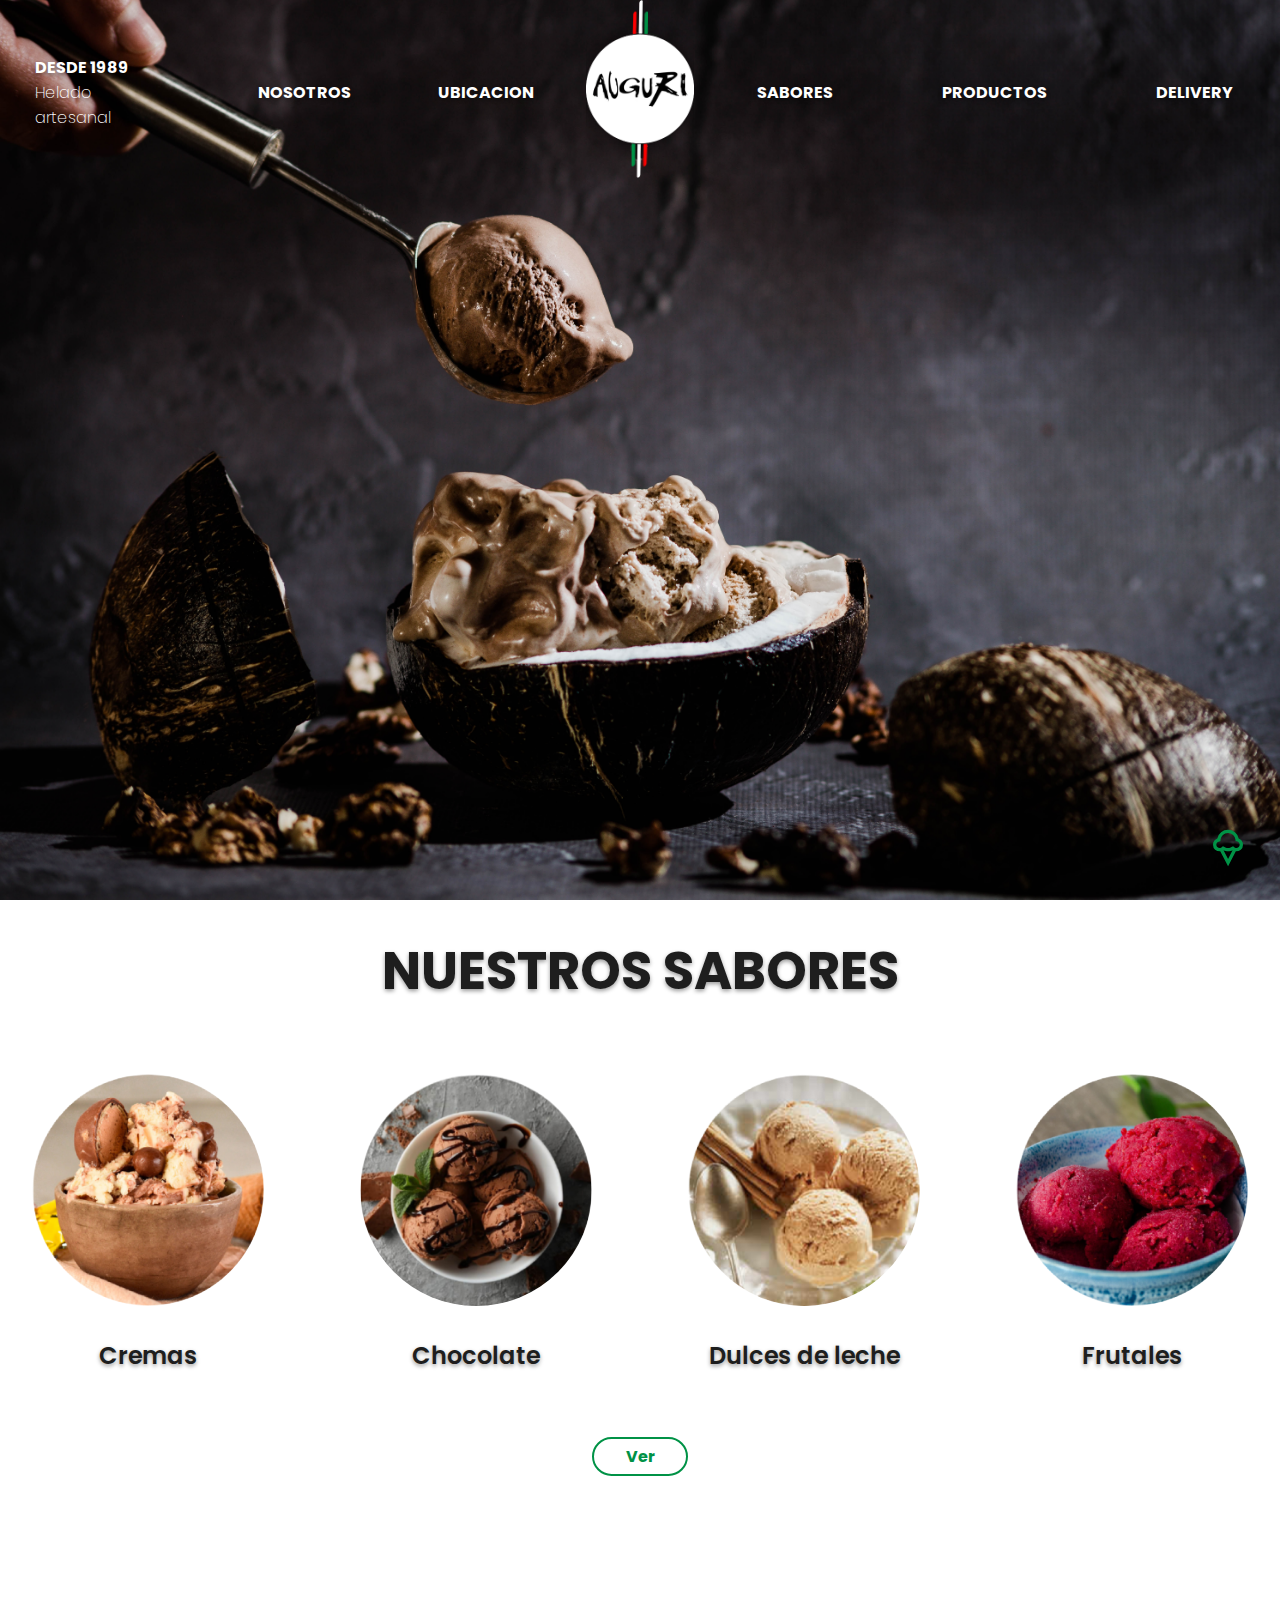
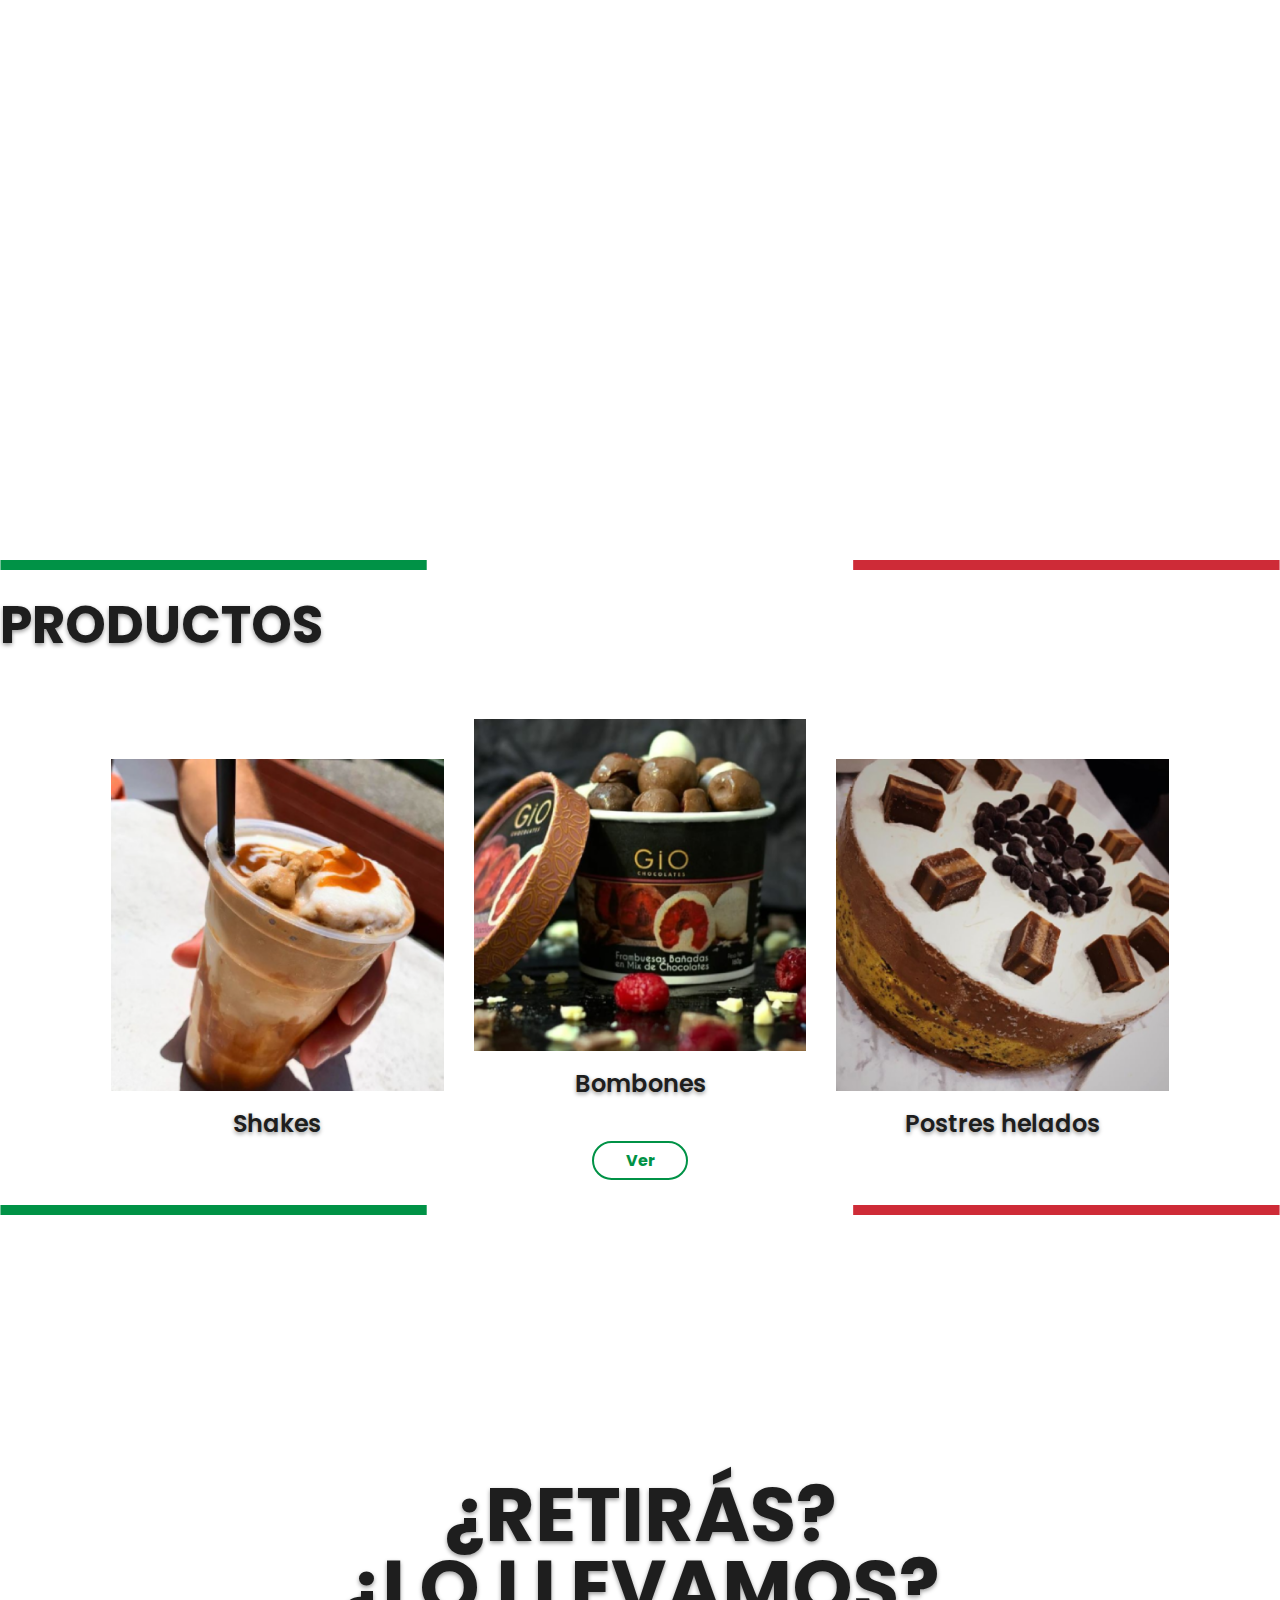
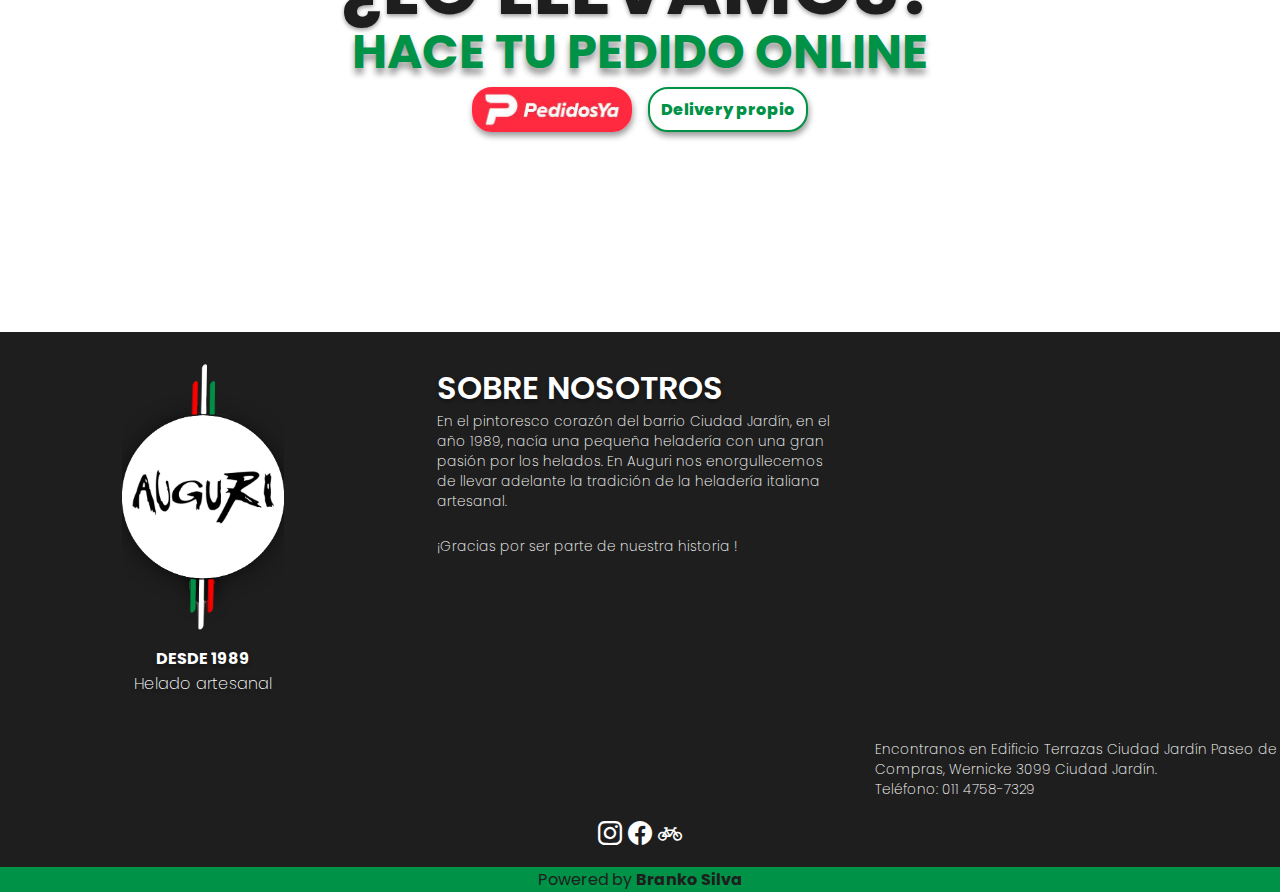
==== commit 33a10427: "cambio icono wp por helado" ====
--- a/index.html
+++ b/index.html
@@ -8,6 +8,7 @@
 
     <link rel="shortcut icon" href="./img/logos/logo.png" type="image/x-icon">
 
+    <link rel="stylesheet" href="https://fonts.googleapis.com/css2?family=Material+Symbols+Outlined:opsz,wght,FILL,GRAD@20..48,100..700,0..1,-50..200" />
     <link rel="stylesheet" href="./css/estilos.css">
     <link rel="stylesheet" href="https://cdn.jsdelivr.net/npm/bootstrap-icons@1.10.5/font/bootstrap-icons.css">
     <meta name="description" content="Heladería italiana artesanal desde 1989">
@@ -39,7 +40,7 @@
                     <div class="menu_pc_links--logo">
                         <li class="menu_pc_links_item active">
                             <a href="./index.html" > 
-                                <img src="./img/logos/logo1.png" alt="logo auguri">
+                                <img class="imagen-logo" src="./img/logos/logo1.png" alt="logo auguri">
                             </a>
                         </li>
                     </div>
@@ -437,7 +438,9 @@
     </footer>
 
         <a href="https://wa.me/1165233257" target="_blank">
-            <i class="bi bi-whatsapp"></i>
+            <span class="material-symbols-outlined">
+                icecream
+            </span>
         </a>
 
 
--- a/css/estilos.css
+++ b/css/estilos.css
@@ -101,15 +101,18 @@
 }
 
 /* BOTON WPP */
-.bi.bi-whatsapp {
+.material-symbols-outlined {
   position: fixed;
   right: 2rem;
   bottom: 2rem;
   transition: 0.2s;
   color: #009246;
-  font-size: 2rem;
-}
-.bi.bi-whatsapp:hover {
+  font-size: 2.5rem;
+}
+.material-symbols-outlined {
+  font-variation-settings: "FILL" 0, "wght" 400, "GRAD" 0, "opsz" 24;
+}
+.material-symbols-outlined:hover {
   scale: 1.1;
 }
 
@@ -463,7 +466,9 @@
   transform: translateY(40%);
 }
 .delivery_titular_negro_retiras_letras:hover .letter {
-  transform: translateY(-200%);
+  transform: translateY(-5%);
+  color: #ff2a40;
+  transition: 0.2s;
 }
 .delivery_titular_negro_llevamos {
   margin-bottom: -2%;
@@ -477,7 +482,9 @@
   transform: translateY(40%);
 }
 .delivery_titular_negro_llevamos_letras:hover .letter {
-  transform: translateY(-200%);
+  transform: translateY(-5%);
+  color: #ff2a40;
+  transition: 0.2s;
 }
 .delivery_titular_negro_retiras, .delivery_titular_negro_llevamos {
   font-size: 4.75rem;
@@ -498,7 +505,9 @@
   transform: translateY(40%);
 }
 .delivery_titular_verde_letras:hover .letter {
-  transform: translateY(-200%);
+  transform: translateY(-5%);
+  color: #ff2a40;
+  transition: 0.2s;
 }
 
 /*NOSOTROS-HEADER----------------------------------------*/
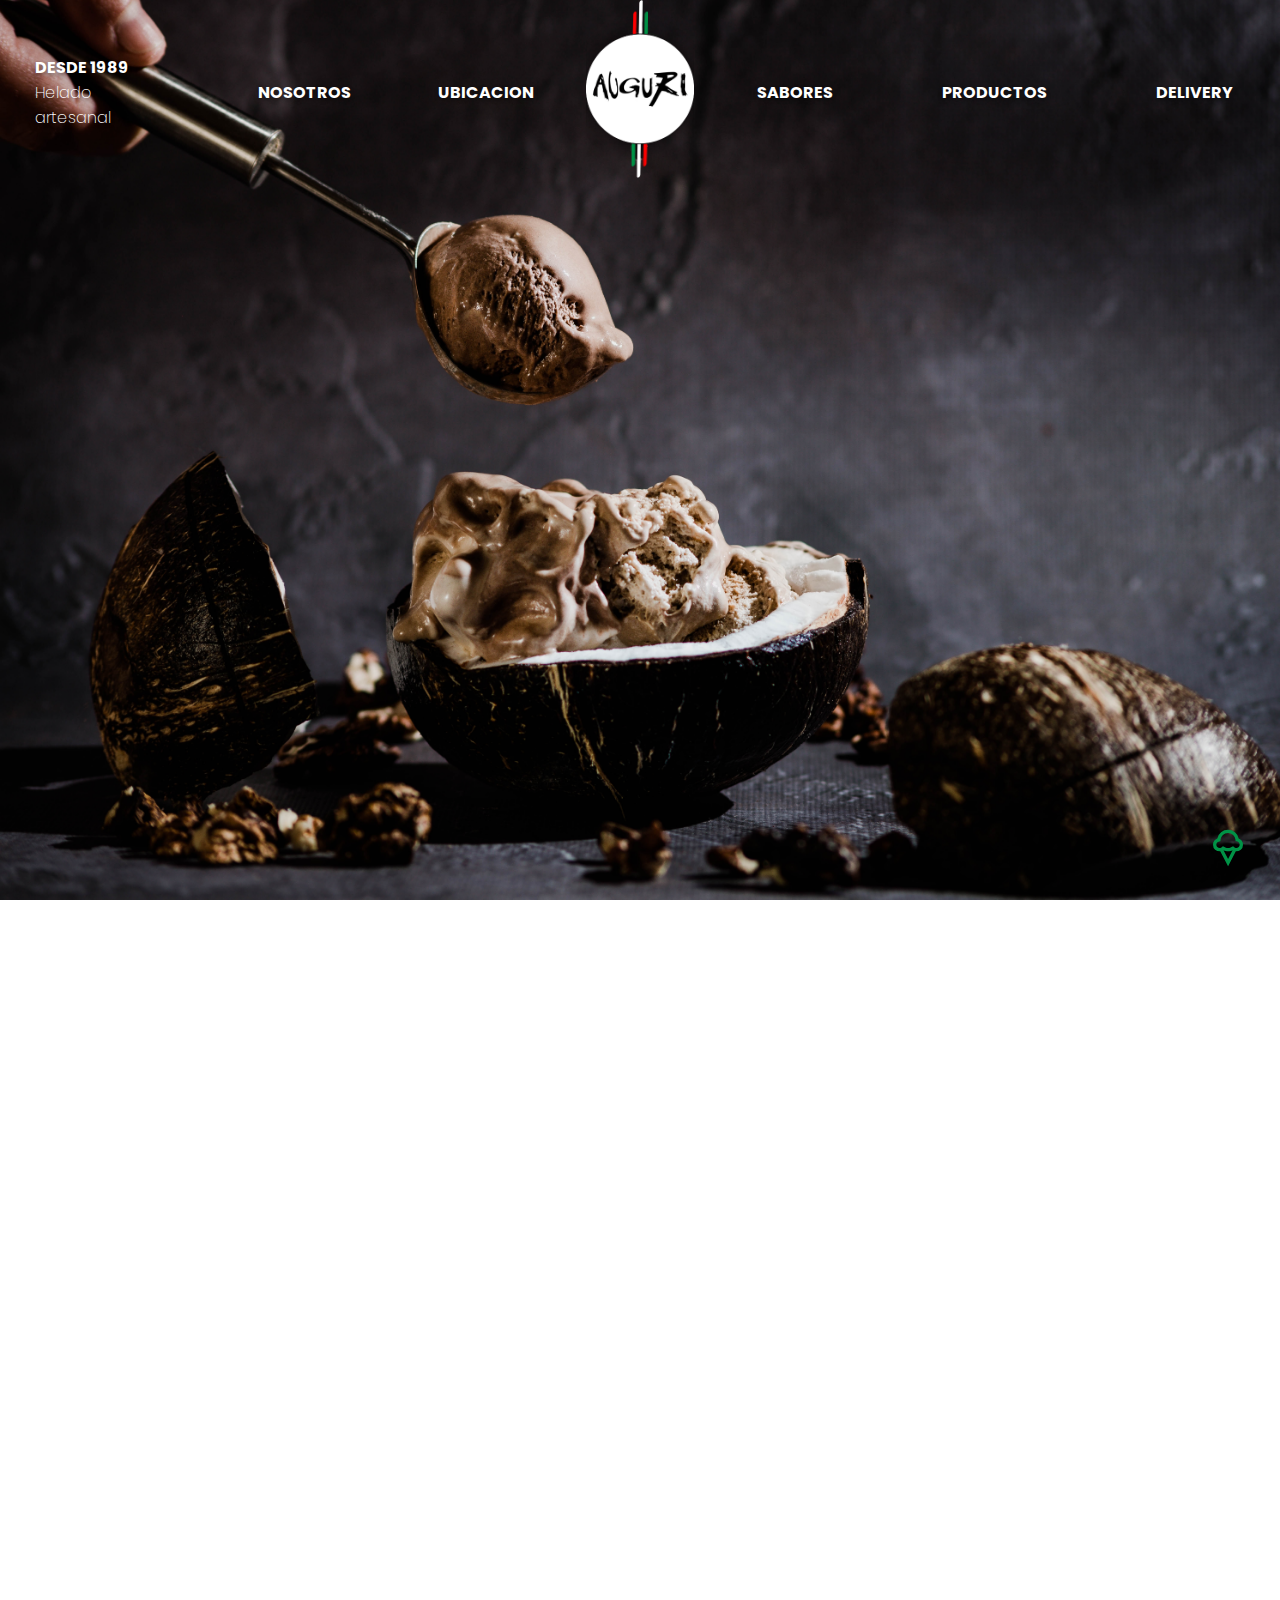
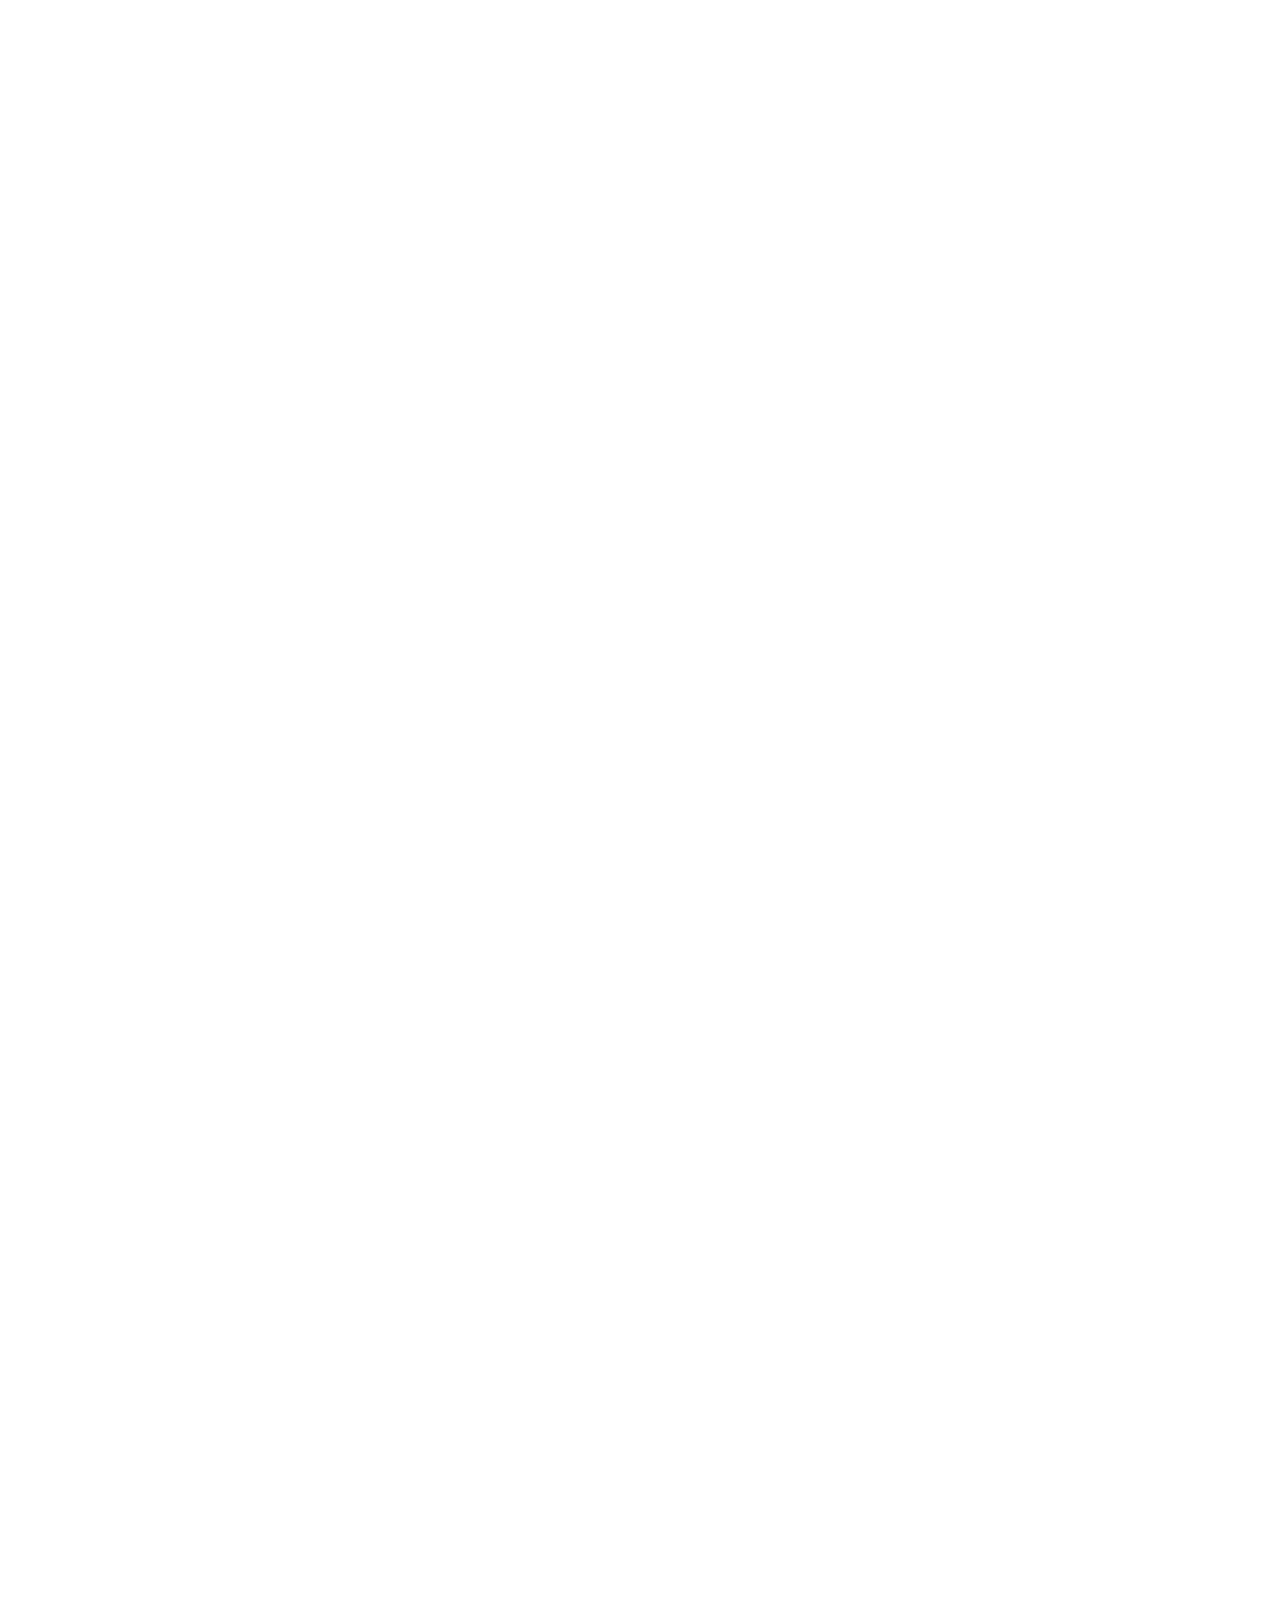
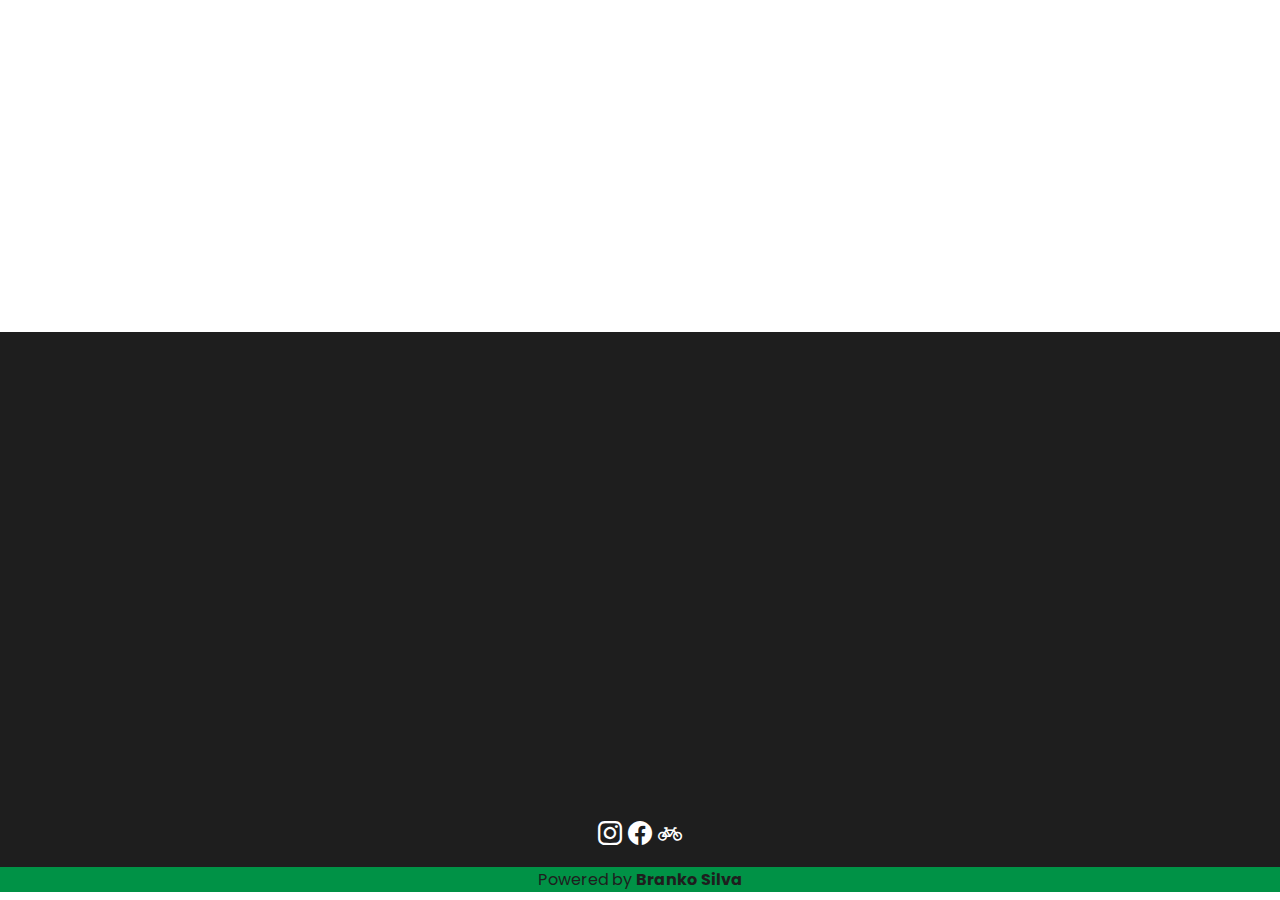
==== commit e646f516: "animacion scroll" ====
--- a/index.html
+++ b/index.html
@@ -9,8 +9,10 @@
     <link rel="shortcut icon" href="./img/logos/logo.png" type="image/x-icon">
 
     <link rel="stylesheet" href="https://fonts.googleapis.com/css2?family=Material+Symbols+Outlined:opsz,wght,FILL,GRAD@20..48,100..700,0..1,-50..200" />
+    <link href="https://unpkg.com/aos@2.3.1/dist/aos.css" rel="stylesheet">
     <link rel="stylesheet" href="./css/estilos.css">
     <link rel="stylesheet" href="https://cdn.jsdelivr.net/npm/bootstrap-icons@1.10.5/font/bootstrap-icons.css">
+    
     <meta name="description" content="Heladería italiana artesanal desde 1989">
     <meta name="keywords" content="heladeria, helados, postres helados, shakes, bombones">
 
@@ -29,10 +31,10 @@
                                 <span style="font-weight: 200;">Helado artesanal</span>
                             </li>
                         </div>
-                        <li class="menu_pc_links_item">
+                        <li class="menu_pc_links_item primero">
                             <a href="./pages/nosotros.html" > NOSOTROS</a>
                         </li>
-                        <li class="menu_pc_links_item">
+                        <li class="menu_pc_links_item segundo">
                             <a href="#mapa"> UBICACION</a>
                         </li>
                     </div>
@@ -46,13 +48,13 @@
                     </div>
 
                     <div class="menu_pc_links">
-                        <li class="menu_pc_links_item">
+                        <li class="menu_pc_links_item tercero">
                             <a href="./pages/sabores.html" > SABORES</a>
                         </li>
-                        <li class="menu_pc_links_item">
+                        <li class="menu_pc_links_item cuarto">
                             <a href="./pages/productos.html" > PRODUCTOS</a>
                         </li>
-                        <li class="menu_pc_links_item">
+                        <li class="menu_pc_links_item quinto">
                             <a href="./pages/delivery.html" > DELIVERY</a>
                         </li>
                     </div>
@@ -109,9 +111,9 @@
         <div class="container">
             <section class="index-section-1">
 
-                    <h1 class="index-section-1_titulo"> NUESTROS SABORES</h1>
-
-                    <div class="index-section-1_helados"> 
+                    <h1 class="index-section-1_titulo" data-aos="fade-up"> NUESTROS SABORES</h1>
+
+                    <div class="index-section-1_helados" data-aos="fade-up"> 
 
                         <a class="index-section-1_helados_sabores cremas" href="./pages/sabores.html"> 
                             <img class="index-section-1_helados_sabores_img" src="./img/Sabores/sabor-crema.png" alt="cremas">
@@ -135,16 +137,16 @@
 
                     </div>
 
-                    <a class="index-section-1 boton-ver" href="./pages/sabores.html">Ver</a>
+                    <a class="index-section-1 boton-ver" href="./pages/sabores.html" data-aos="fade-up">Ver</a>
 
             </section>
         </div>
 
             <section class="index-section-1-mobile">
 
-                <h1 class="index-section-1_titulo"> NUESTROS SABORES</h1>
-
-                <div id="carouselExampleIndicators" class="carousel slide carousel-dark">
+                <h1 class="index-section-1_titulo" data-aos="fade-up"> NUESTROS SABORES</h1>
+
+                <div id="carouselExampleIndicators" class="carousel slide carousel-dark" data-aos="fade-up">
 
                     <div class="carousel-indicators">
                       <button type="button" data-bs-target="#carouselExampleIndicators" data-bs-slide-to="0" class="active" aria-current="true" aria-label="Slide 1"></button>
@@ -185,18 +187,18 @@
             </section>
 
 
-        <section class="index-section-2">
+        <section class="index-section-2" data-aos="fade-up">
         </section>
 
         
         <section class="index-section-3">
-            <img class="index-section-3_bandera-top" src="./img/bandera.png" alt="bandera-italia">
+            <img class="index-section-3_bandera-top" src="./img/bandera.png" alt="bandera-italia" data-aos="fade-up">
 
             <div class="container">
 
-                <h1 class="index-section-3_titulo"> PRODUCTOS</h1>
-
-                <div class="index-section-3_productos">
+                <h1 class="index-section-3_titulo" data-aos="fade-up"> PRODUCTOS</h1>
+
+                <div class="index-section-3_productos" data-aos="fade-up">
 
                     <div class="index-section-3_productos_item shakes">
                         <a href="./pages/productos.html">
@@ -226,18 +228,18 @@
 
             </div>
 
-            <div class="index-section-3_boton-productos">
+            <div class="index-section-3_boton-productos" data-aos="fade-up">
                 <a class="index-section-3 boton-ver" href="./pages/productos.html">Ver</a>
             </div>
 
-            <img class="index-section-3_bandera-bottom" src="./img/bandera.png" alt="bandera-italia"> 
+            <img class="index-section-3_bandera-bottom" src="./img/bandera.png" alt="bandera-italia" data-aos="fade-up"> 
         </section>
 
 
         <section class="index-section-4">
-            <div class="index-section-4_titular delivery_titular">
-
-                <h1 class="delivery_titular_negro_retiras">
+            <div class="index-section-4_titular delivery_titular" data-aos="fade-up">
+
+                <h1 class="delivery_titular_negro_retiras" data-aos="fade-up">
 
                         <div class="delivery_titular_negro_retiras_letras">
                             <div id="L" class="letter">¿</div>
@@ -269,7 +271,7 @@
 
                     </h1>
 
-                    <h1 class="delivery_titular_negro_llevamos">
+                    <h1 class="delivery_titular_negro_llevamos" data-aos="fade-up">
 
                         <div class="delivery_titular_negro_llevamos_letras">
                             <div id="L" class="letter">¿</div>
@@ -313,7 +315,7 @@
 
                     </h1>
 
-                    <h2 class="delivery_titular_verde">
+                    <h2 class="delivery_titular_verde" data-aos="fade-up">
 
                         <div class="delivery_titular_verde_letras">
                             <div id="L" class="letter">H</div>
@@ -382,7 +384,7 @@
                     </h2>
             </div>
 
-            <div class="botones-delivery">
+            <div class="botones-delivery" data-aos="fade-up">
                 <a class="botones-delivery_peya" href="https://www.pedidosya.com.ar/restaurantes/3-de-febrero/auguri-helados-menu?origin=shop_list" target="_blank">
                 </a>
                 <a class="botones-delivery_propio" href="https://wa.me/1165233257" target="_blank">Delivery propio</a>
@@ -393,7 +395,7 @@
 
     <footer id="mapa">
         <div class="container">
-            <div class="footer_columnas">
+            <div class="footer_columnas" data-aos="fade-up">
 
                 <div class="footer_columnas_1">
                     <img class="footer_columnas_1_img" src="./img/logos/logo1.png" alt="logo auguri">
@@ -437,13 +439,17 @@
 
     </footer>
 
-        <a href="https://wa.me/1165233257" target="_blank">
-            <span class="material-symbols-outlined">
-                icecream
-            </span>
-        </a>
-
-
-    <script src="https://cdn.jsdelivr.net/npm/bootstrap@5.3.1/dist/js/bootstrap.bundle.min.js" integrity="sha384-HwwvtgBNo3bZJJLYd8oVXjrBZt8cqVSpeBNS5n7C8IVInixGAoxmnlMuBnhbgrkm" crossorigin="anonymous"></script>   
+    <a href="https://wa.me/1165233257" target="_blank">
+        <span class="material-symbols-outlined">
+            icecream
+        </span>
+    </a>
+
+
+    <script src="https://cdn.jsdelivr.net/npm/bootstrap@5.3.1/dist/js/bootstrap.bundle.min.js" integrity="sha384-HwwvtgBNo3bZJJLYd8oVXjrBZt8cqVSpeBNS5n7C8IVInixGAoxmnlMuBnhbgrkm" crossorigin="anonymous"></script> 
+    <script src="https://unpkg.com/aos@2.3.1/dist/aos.js"></script>
+    <script>
+        AOS.init();
+    </script>  
 </body>
 </html>--- a/css/estilos.css
+++ b/css/estilos.css
@@ -43,6 +43,11 @@
   font-weight: 200;
   font-size: 0.85rem;
   color: #ffffff;
+}
+
+.titulo-header {
+  animation: bounce-in-top 1.1s both;
+  animation-delay: 1.2s;
 }
 
 /* BOTON VER */
@@ -116,6 +121,100 @@
   scale: 1.1;
 }
 
+/* index animaciones navbar */
+@keyframes fade-in-left {
+  0% {
+    transform: translateX(-50px);
+    opacity: 0;
+  }
+  100% {
+    transform: translateX(0);
+    opacity: 1;
+  }
+}
+/* rotacion logo */
+@keyframes rotate-vert-center {
+  0% {
+    transform: rotateY(0);
+  }
+  100% {
+    transform: rotateY(360deg);
+  }
+}
+/* animaciones titulo páginas */
+@keyframes bounce-in-top {
+  0% {
+    transform: translateY(-500px);
+    animation-timing-function: ease-in;
+    opacity: 0;
+  }
+  38% {
+    transform: translateY(0);
+    animation-timing-function: ease-out;
+    opacity: 1;
+  }
+  55% {
+    transform: translateY(-65px);
+    animation-timing-function: ease-in;
+  }
+  72% {
+    transform: translateY(0);
+    animation-timing-function: ease-out;
+  }
+  81% {
+    transform: translateY(-28px);
+    animation-timing-function: ease-in;
+  }
+  90% {
+    transform: translateY(0);
+    animation-timing-function: ease-out;
+  }
+  95% {
+    transform: translateY(-8px);
+    animation-timing-function: ease-in;
+  }
+  100% {
+    transform: translateY(0);
+    animation-timing-function: ease-out;
+  }
+}
+/* animaciones indice pagina productos y sabores"*/
+@keyframes bounce-in-right {
+  0% {
+    transform: translateX(600px);
+    animation-timing-function: ease-in;
+    opacity: 0;
+  }
+  38% {
+    transform: translateX(0);
+    animation-timing-function: ease-out;
+    opacity: 1;
+  }
+  55% {
+    transform: translateX(68px);
+    animation-timing-function: ease-in;
+  }
+  72% {
+    transform: translateX(0);
+    animation-timing-function: ease-out;
+  }
+  81% {
+    transform: translateX(32px);
+    animation-timing-function: ease-in;
+  }
+  90% {
+    transform: translateX(0);
+    animation-timing-function: ease-out;
+  }
+  95% {
+    transform: translateX(8px);
+    animation-timing-function: ease-in;
+  }
+  100% {
+    transform: translateX(0);
+    animation-timing-function: ease-out;
+  }
+}
 * {
   margin: 0;
   padding: 0;
@@ -180,12 +279,33 @@
   scale: 1.1;
   transition: 0.3s;
 }
+header nav > ul .menu_pc_links_item.primero {
+  animation: fade-in-left 0.6s cubic-bezier(0.39, 0.575, 0.565, 1) both;
+  animation-delay: 0.2s;
+}
+header nav > ul .menu_pc_links_item.segundo {
+  animation: fade-in-left 0.6s cubic-bezier(0.39, 0.575, 0.565, 1) both;
+  animation-delay: 0.4s;
+}
+header nav > ul .menu_pc_links_item.tercero {
+  animation: fade-in-left 0.6s cubic-bezier(0.39, 0.575, 0.565, 1) both;
+  animation-delay: 0.8s;
+}
+header nav > ul .menu_pc_links_item.cuarto {
+  animation: fade-in-left 0.6s cubic-bezier(0.39, 0.575, 0.565, 1) both;
+  animation-delay: 1s;
+}
+header nav > ul .menu_pc_links_item.quinto {
+  animation: fade-in-left 0.6s cubic-bezier(0.39, 0.575, 0.565, 1) both;
+  animation-delay: 1.2s;
+}
 header nav > ul .menu_pc_links--artesanal {
   text-align: left;
   font-weight: 700;
   max-width: 0rem;
   min-width: 8.5rem;
   text-shadow: 0px 2px 4px rgba(0, 0, 0, 0.4);
+  animation: fade-in-left 0.6s cubic-bezier(0.39, 0.575, 0.565, 1) both;
 }
 header nav > ul .menu_pc_links--logo {
   display: flex;
@@ -193,6 +313,7 @@
   flex-wrap: wrap;
   row-gap: 1rem;
   transition: 4s;
+  animation: rotate-vert-center 2s cubic-bezier(0.455, 0.03, 0.515, 0.955) both;
 }
 header nav > ul .menu_pc_links--logo:hover {
   scale: 1.01;
@@ -601,6 +722,22 @@
 .sabores-section-1_indice_item:hover p {
   color: #009246;
 }
+.sabores-section-1_indice_item.primero {
+  animation: bounce-in-right 2s both;
+  animation-delay: 1.6s;
+}
+.sabores-section-1_indice_item.segundo {
+  animation: bounce-in-right 2s both;
+  animation-delay: 1.7s;
+}
+.sabores-section-1_indice_item.tercero {
+  animation: bounce-in-right 2s both;
+  animation-delay: 1.8s;
+}
+.sabores-section-1_indice_item.cuarto {
+  animation: bounce-in-right 2s both;
+  animation-delay: 1.9s;
+}
 
 /*SABORES MAIN SECTION 2  -------------------------------------------*/
 .sabores-section-2_sabores_item_img:hover {
@@ -662,6 +799,18 @@
 }
 .productos-section-1_indice_item:hover p {
   color: #009246;
+}
+.productos-section-1_indice_item.primero {
+  animation: bounce-in-right 2s both;
+  animation-delay: 1.6s;
+}
+.productos-section-1_indice_item.segundo {
+  animation: bounce-in-right 2s both;
+  animation-delay: 1.7s;
+}
+.productos-section-1_indice_item.tercero {
+  animation: bounce-in-right 2s both;
+  animation-delay: 1.8s;
 }
 
 /*PRODUCTOS MAIN SECTION 2  -------------------------------------------*/
@@ -854,8 +1003,8 @@
   font-size: 1.5rem;
 }
 footer .botones_redes a:hover {
-  scale: 1.1;
-  transition: 0.2s;
+  scale: 1.2;
+  transition: 0.5s;
 }
 footer .botones_redes_boton {
   margin-inline: 0.2rem;
@@ -865,6 +1014,11 @@
 footer .botones_redes_boton .bi.bi-instagram,
 footer .botones_redes_boton .bi.bi-bicycle {
   color: #ffffff;
+}
+footer .botones_redes_boton .bi.bi-facebook:hover,
+footer .botones_redes_boton .bi.bi-instagram:hover,
+footer .botones_redes_boton .bi.bi-bicycle:hover {
+  color: #009246;
 }
 footer .powered {
   background-color: #009246;
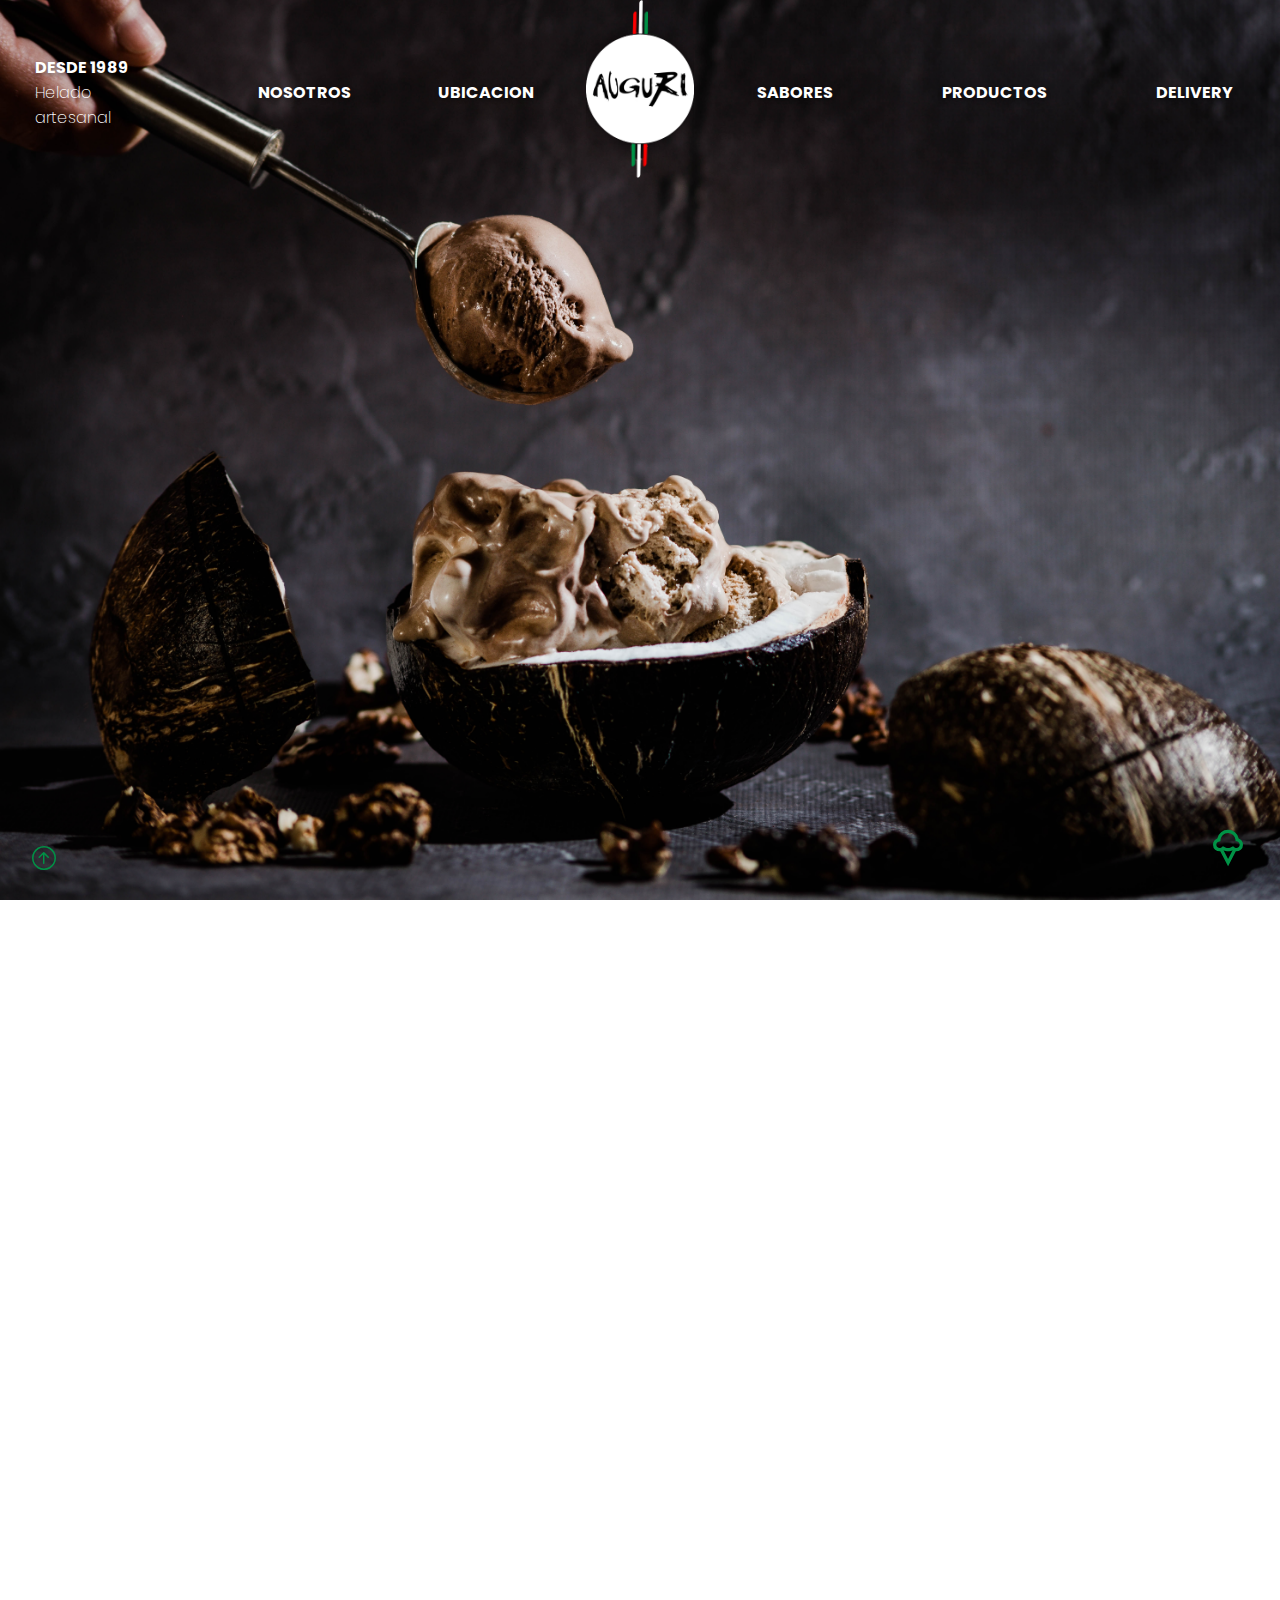
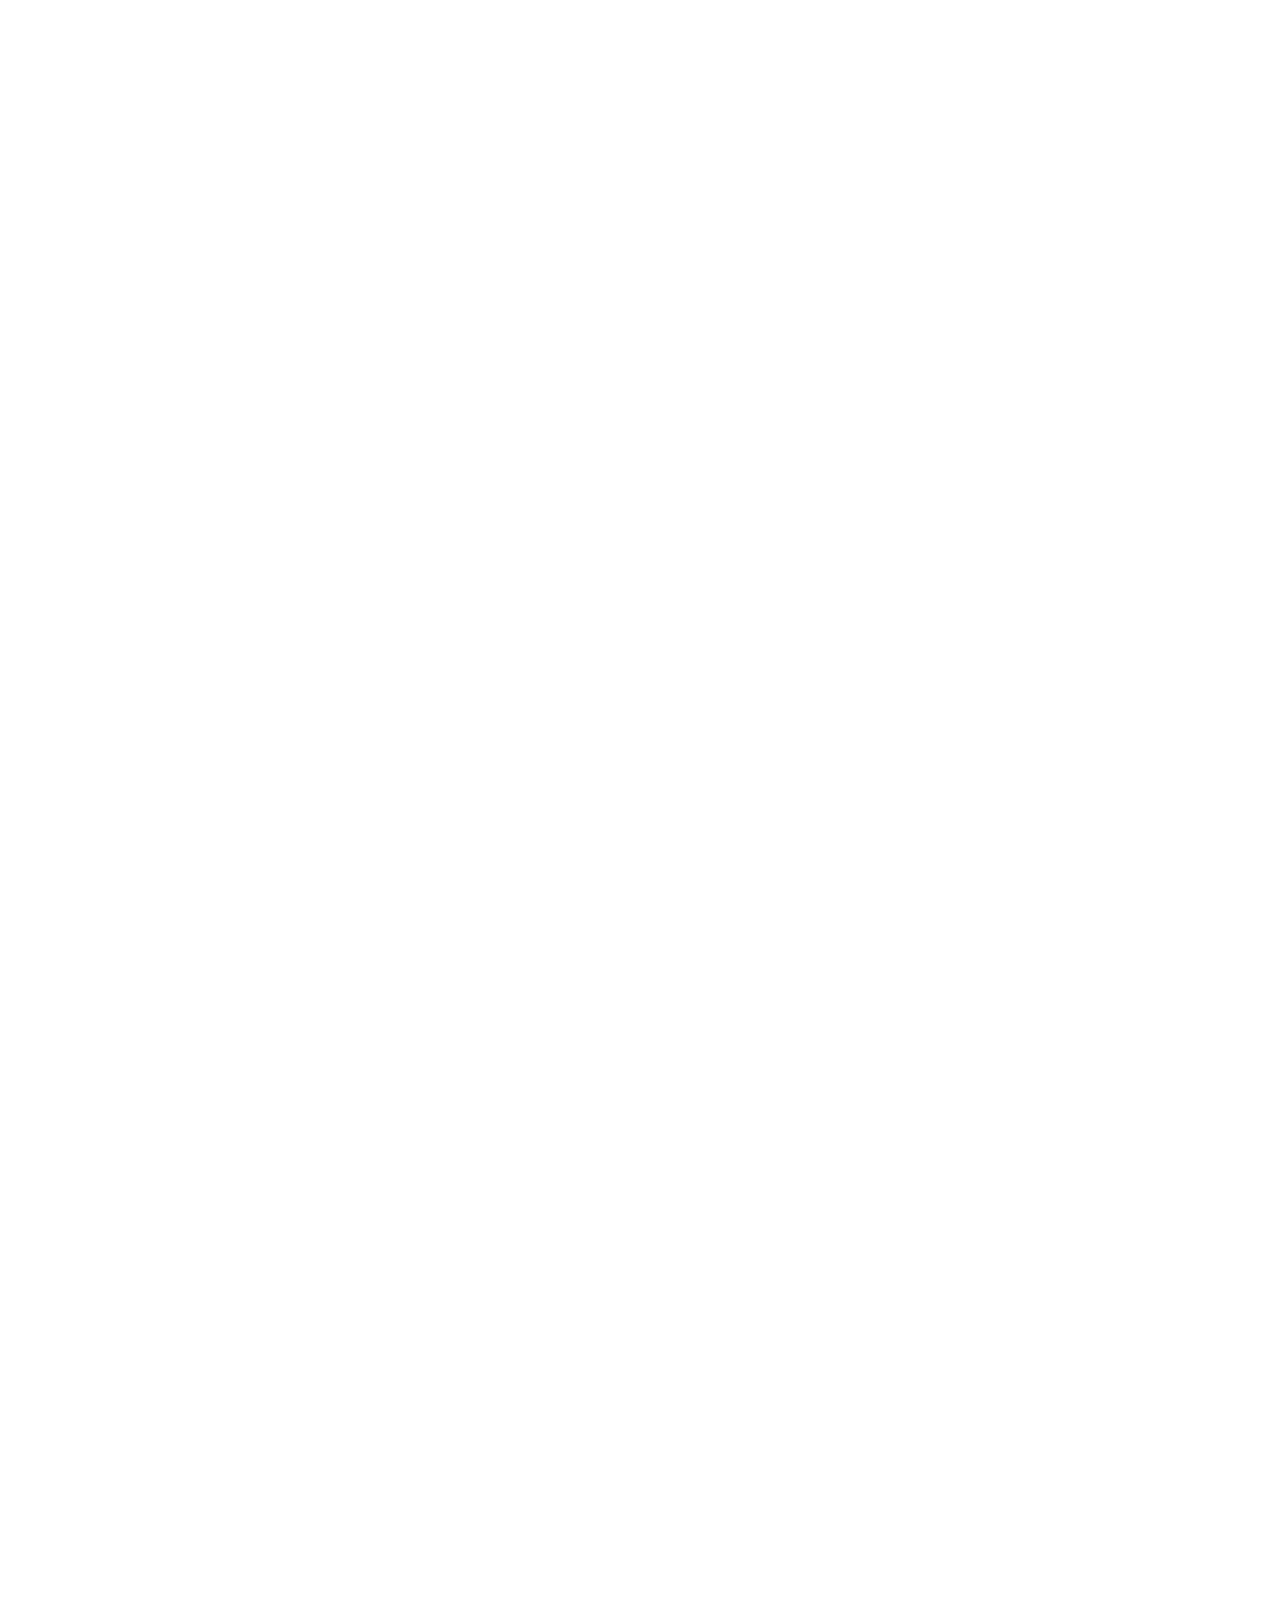
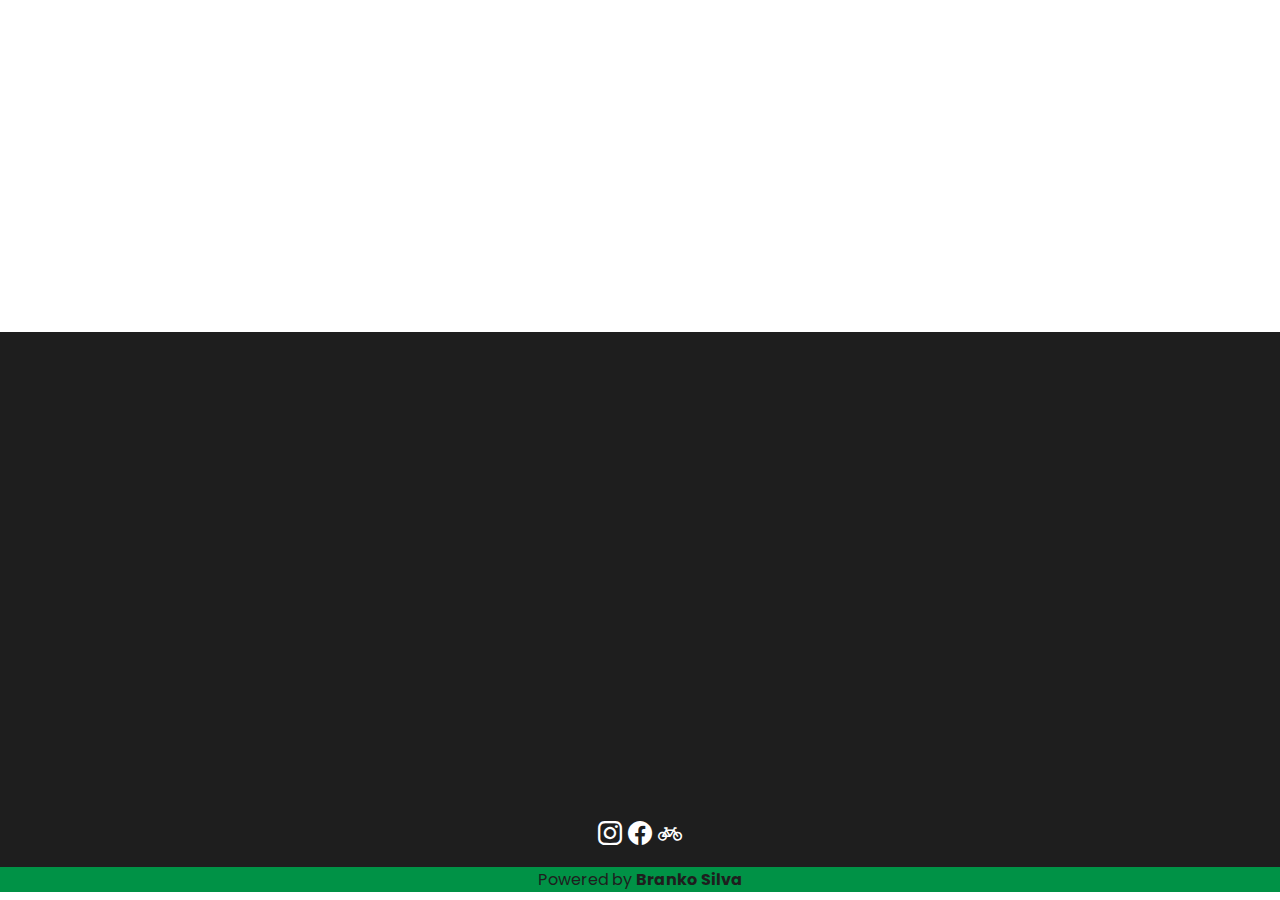
==== commit 2721f411: "boton a header" ====
--- a/index.html
+++ b/index.html
@@ -20,7 +20,7 @@
 </head>
 
 <body>
-    <header class="header-index">
+    <header class="header-index" id="header">
         <div class="container">
             <nav class="menu_pc">
                 <ul class="menu_pc_ul">
@@ -63,7 +63,7 @@
             </nav>
         </div>
 
-        <div class="menu_mobile">
+        <div class="menu_mobile" id="#header">
             <nav class="navbar navbar-expand-lg bg-body-tertiary">
 
                 <div class="container mobile">
@@ -104,7 +104,14 @@
                 </div>
                 
             </nav>
+            
+            <div class="titulo-header-index" data-aos="fade-up">
+                <span class="titulo-header-index-item">DESDE 1989 </span>
+                <span class="titulo-header-index-item" style="font-weight: 200;">Helado artesanal</span>
+            </div>
+
         </div>
+
     </header>
 
     <main>
@@ -445,11 +452,17 @@
         </span>
     </a>
 
+    <div class="go-top-header">
+        <a href="#header" class="go-top-button">
+            <i class="bi bi-arrow-up-circle"></i>
+        </a>
+    </div>
+
 
     <script src="https://cdn.jsdelivr.net/npm/bootstrap@5.3.1/dist/js/bootstrap.bundle.min.js" integrity="sha384-HwwvtgBNo3bZJJLYd8oVXjrBZt8cqVSpeBNS5n7C8IVInixGAoxmnlMuBnhbgrkm" crossorigin="anonymous"></script> 
     <script src="https://unpkg.com/aos@2.3.1/dist/aos.js"></script>
     <script>
         AOS.init();
-    </script>  
+    </script>
 </body>
 </html>--- a/css/estilos.css
+++ b/css/estilos.css
@@ -121,6 +121,20 @@
   scale: 1.1;
 }
 
+/* boton subir al header */
+.bi.bi-arrow-up-circle {
+  position: fixed;
+  left: 2rem;
+  bottom: 1.5rem;
+  transition: 0.2s;
+  color: #009246;
+  font-size: 1.5rem;
+  z-index: 20;
+}
+.bi.bi-arrow-up-circle:hover {
+  scale: 1.1;
+}
+
 /* index animaciones navbar */
 @keyframes fade-in-left {
   0% {
@@ -239,6 +253,7 @@
   background-size: cover;
   background-position: bottom;
   background-attachment: fixed;
+  position: relative;
 }
 header .titulo-header {
   color: #ffffff;
@@ -336,10 +351,12 @@
 }
 header .menu_mobile .navbar .container.mobile a .logo-mobile {
   max-width: 30%;
+  animation: rotate-vert-center 2s cubic-bezier(0.455, 0.03, 0.515, 0.955) both;
 }
 header .menu_mobile .navbar .container.mobile .navbar-toggler {
   background-color: #ffffff;
   color: #009246;
+  animation: fade-in-left 0.6s cubic-bezier(0.39, 0.575, 0.565, 1) both;
 }
 header .menu_mobile .navbar .container.mobile .navbar-collapse .navbar-nav {
   --bs-nav-link-hover-color: rgb(239 4 4);
@@ -347,6 +364,17 @@
 }
 header .menu_mobile .navbar .container.mobile .navbar-collapse .navbar-nav .nav-link.active, header .menu_mobile .navbar .container.mobile .navbar-collapse .navbar-nav .nav-link.show {
   color: rgb(0, 146, 87);
+}
+header .titulo-header-index {
+  color: #ffffff;
+  background-color: rgba(105, 105, 105, 0.363);
+  text-align: center;
+  position: absolute;
+  top: 52%;
+  width: 100%;
+  transform: translateY(-50%);
+  font-size: 1.5rem;
+  font-weight: 700;
 }
 header .nav-link {
   color: #ffffff;
